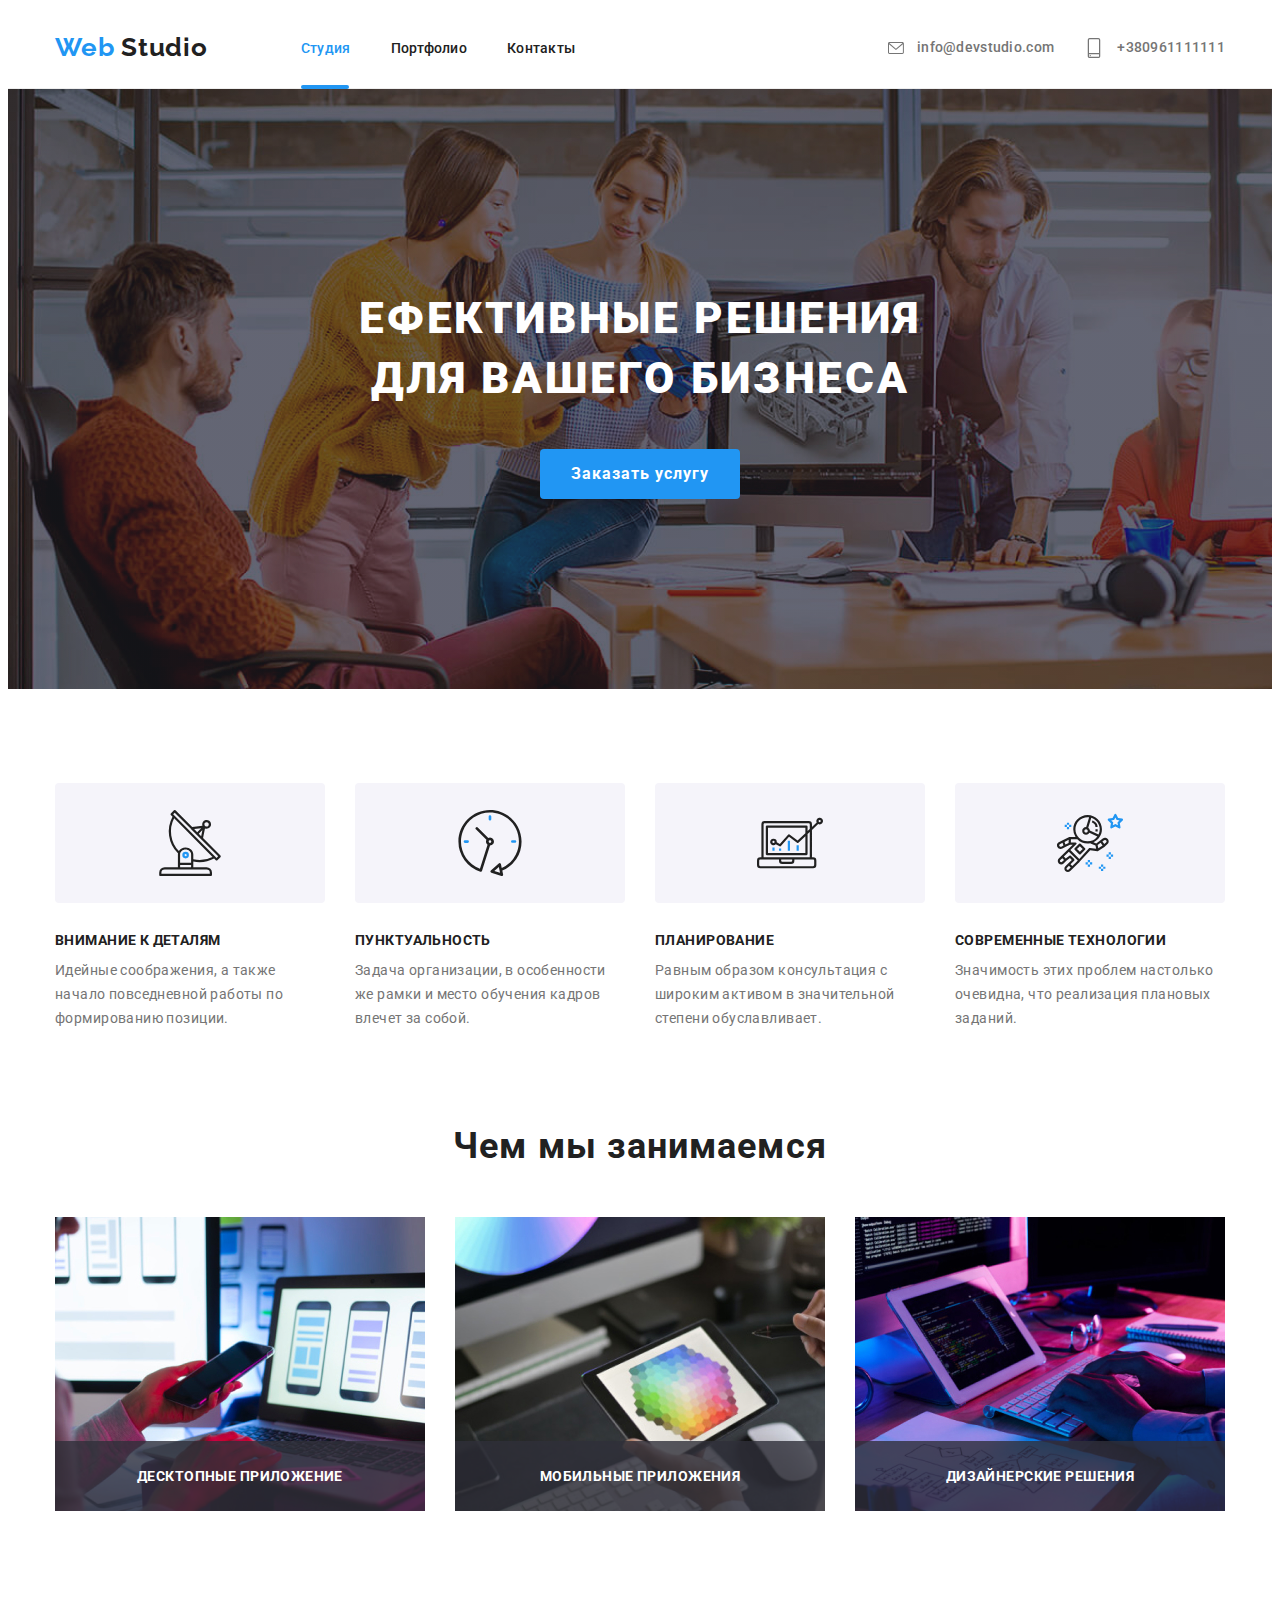
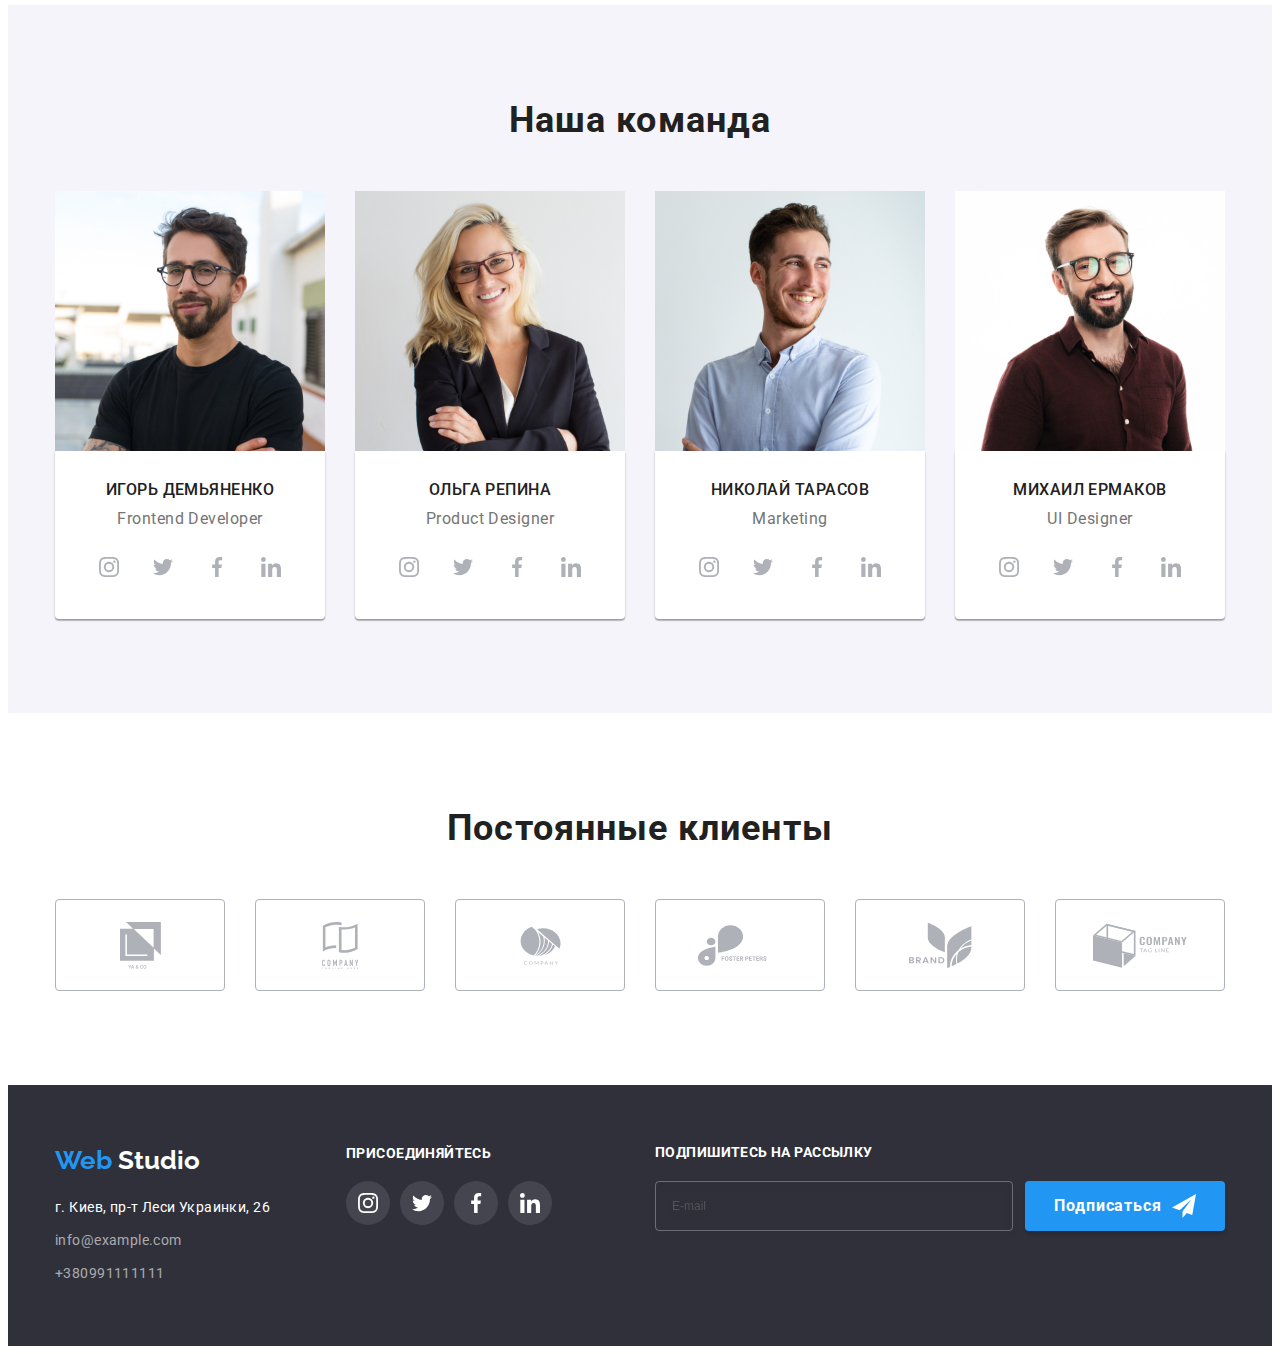
==== index.html @ 7b9d58f0 "homework" ====
<!DOCTYPE html>
<html lang="en">
<head>
    <meta charset="UTF-8">
    <meta http-equiv="X-UA-Compatible" content="IE=edge">
    <meta name="viewport" content="width=device-width, initial-scale=1.0">
    <title>Document</title>
    <link rel="preconnect" href="https://fonts.googleapis.com"> 
    <link rel="preconnect" href="https://fonts.gstatic.com" crossorigin> 
    <link href="https://fonts.googleapis.com/css2?family=Raleway:wght@700&family=Roboto:wght@400;500;700;900&display=swap" rel="stylesheet">
    <link rel="stylesheet" href="https://cdnjs.cloudflare.com/ajax/libs/modern-normalize/1.1.0/modern-normalize.min.css" integrity="sha512-wpPYUAdjBVSE4KJnH1VR1HeZfpl1ub8YT/NKx4PuQ5NmX2tKuGu6U/JRp5y+Y8XG2tV+wKQpNHVUX03MfMFn9Q==" crossorigin="anonymous" referrerpolicy="no-referrer" />
    <link rel="stylesheet" href="./css/main.min.css">
</head>
<body>
    <header class="page-header">
        <div class="conteiner navigation">
            <a href="#" class="logo"> <span class="web"> Web </span> Studio</a>
            <nav>
        <ul class="nav-list">
            <li class="nav-list__item"><a href="./" class="nav-list__link nav-list__link-studio">Студия</a> </li>
            <li class="nav-list__item"><a href="./portfolio.html" class="nav-list__link">Портфолио</a> </li>
            <li class="nav-list__item"><a href="#" class="nav-list__link">Контакты</a> </li>
        </ul>
        </nav>
        <ul class="contact-list">
            <li class="contact-list__item">
                 <a href="mailto:info@devstudio.com" class="contact-list__link">
                    <svg class="icon-envelope" height="12px" width="16px">
                        <use href="./image/symbol-defs-3.svg#icon-envelope"></use>   
                    </svg>
                    info@devstudio.com
                </a>
            </li>
            <li class="contact-list__item">
                <a href="ctel:+380961111111" class="contact-list__link">
                    <svg class="icon-smartphone" height="20px" width="20px">
                        <use href="./image/symbol-defs-3.svg#icon-smartphone"></use>   
                    </svg>
                +380961111111
            </a>
        </li>
        </ul>
    </div>
    </header>
    <main>
         <div class="overlay">
               <section class="hero">
                <h1 class="hero__title">
                    ЕФЕКТИВНЫЕ РЕШЕНИЯ <br> ДЛЯ ВАШЕГО БИЗНЕСА 
                </h1>  
                     <button class="hero__button" data-modal-open>Заказать услугу</button> 
            </section>
        </div>
        <div class="backdrop is-hidden" data-modal>
            <div class="modal">
                <button type="button" class="modal__button" data-modal-close>
                    <svg class="modal__icon" height="11px" width="11px">
                        <use href="./image/symbol-defs33.svg#icon-Vector-4"></use>   
                    </svg>
                </button>
                <form class="modal__form">
                <h2 class="modal__title">Оставьте свои данные, мы вам перезвоним</h2>
                        <label class="label">
                       <span class="label__text"> Имя  </span>
                    <input type="name"  name="username" class="label__input">
                    <svg width="12px" height="12px" class="label__icon">
                        <use href="./image/sprite.svg#icon-Vector-7">
                        </use>
                    </svg>
                </label>
              
                    <label class="label">
                       <span class="label__text"> Телефон  </span>
                    <input type="tel" name="tel" class="label__input">
                    <svg width="13px" height="13px" class="label__icon">
                        <use href="./image/sprite.svg#icon-Vector-8">
                        </use>
                    </svg>
                </label>

                    <label class="label">
                        <span class="label__text"> Почта  </span>
                    <input type="email" name="email" class="label__input">
                    <svg width="15px" height="15px" class="label__icon">
                        <use href="./image/sprite.svg#icon-Vector-9">
                        </use>
                    </svg>
                </label>
             
                    <label class="label">
                        <span class="label__text"> Коментарий  </span>
                    <textarea name="comments" placeholder="Введите текст" class="label__textarea">
                    </textarea>
                </label>
                <label class="label-checkbox">
                    <input type="checkbox" name="agreement" class="checkbox">
                    <span class="checkbox__icon"></span>
                    Соглашаюсь с рассылкой и принимаю <a href="#" class="label-checkbox__link"> Условия договора </a>
                </label>

                <button type="submit" class="button__submit">
                Отправить
                </button>
            </form>
    
            </div>
        </div>
            <section class="benefits">
        <div class="conteiner">
    <ul class="benefits__list">
        <li class="benefits__item">
            <div class="benefits__conteiner">
                <svg class="icon-list" height="70px" width="66px">
                    <use href="./image/symbol-defs-3.svg#icon-antenna-1"></use>   
                </svg>
            </div>
     <h3 class="benefits__title"> 
         Внимание к деталям
        </h3>
    <p class="benefits__text"> 
        Идейные соображения, а также начало повседневной работы по формированию позиции.
    </p> 
        </li>
         <li class="benefits__item">
            <div class="benefits__conteiner">
                <svg class="benefits__icon" height="70px" width="66px">
                    <use href="./image/symbol-defs-3.svg#icon-clock-1"></use>   
                </svg>
            </div>
    <h3 class="benefits__title"> 
        Пунктуальность 
    </h3> 
    <p class="benefits__text"> 
        Задача организации, в особенности же рамки и место обучения кадров влечет за собой.
    </p>
        </li>
    
    <li class="benefits__item">
        <div class="benefits__conteiner">
            <svg class="benefits__icon" height="70px" width="66px">
                <use href="./image/symbol-defs-3.svg#icon-diagram-1"></use>   
            </svg>
        </div>
        <h3 class="benefits__title">
        Планирование
    </h3>
    <p class="benefits__text"> 
        Равным образом консультация с широким активом в значительной степени обуславливает.
    </p>
        </li>
    <li class="benefits__item">
        <div class="benefits__conteiner">
            <svg class="banefits__icon" height="70px" width="66px">
                <use href="./image/symbol-defs-3.svg#icon-astronaut-1"></use>   
            </svg>
        </div>
        <h3 class="benefits__title">
         Современные технологии
        </h3> 
        <p class="benefits__text">
            Значимость этих проблем настолько очевидна, что реализация плановых заданий.
        </p>
        </li> 
    </ul>
    </div>
    </section>
   
<section class="activity">
<div class="conteiner">
    <h2 class="activity__title">
        Чем мы занимаемся
    </h2>
        <ul class="activity__list">
<li class="activity__item">
    <img src="./image/222.jpg" width="370" alt="1" >
    <div class="activity__conteiner"> 
        <p class="activity__text">Десктопные приложение</p>
    </div>
</li>
<li class="activity__item">
    <img src="./image/333.jpg" width="370" alt="2" >
    <div class="activity__conteiner"> 
        <p class="activity__text">Мобильные приложения</p>
    </div>
</li>
<li class="activity__item"> 
    <img src="./image/444.jpg" width="370" alt="3" >
    <div class="activity__conteiner"> 
        <p class="activity__text">Дизайнерские решения</p>
    </div>
</li>
</ul>
</div>
</section>
      
<section class="staff">
<div class="conteiner">
<h2 class="staff__title">
    Наша команда
</h2>
<ul class="staff__list">
<li class="staff__item">
<img src="./image/666.jpg" width="270" alt="Игорь Демьяненко">
<div class="staff__conteiner">
    <h3 class="staff__name">
    Игорь Демьяненко
</h3>
<p class="staff__text">
    Frontend Developer
</p>
<ul class="society-list">
    <li class="society-list__item">
        <a class="society-list__link" href="#">
         <svg class="society-list__icon" width="20px" height="20px">
             <use href="./image/symbol-defs-3.svg#icon-instagram-2">    
             </use>
         </svg>
    </a>
</li>
    <li class="society-list__item">
        <a class="society-list__link" href="">
            <svg class="society-list__icon" width="20px" height="20px">
                <use href="./image/symbol-defs-3.svg#icon-twitter-1">    
                </use>
            </svg>
        </a>
    </li>
    <li class="society-list__item">
        <a class="society-list__link" href="">
            <svg class="society-list__icon" width="20px" height="20px">
                <use href="./image/symbol-defs-3.svg#icon-facebook-1">    
                </use>
            </svg>
        </a>
    </li>
    <li class="society-list__item">
        <a class="society-list__link" href="">
            <svg class="society-list__icon" width="20px" height="20px">
                <use href="./image/symbol-defs-3.svg#icon-linkedin-1">    
                </use>
            </svg>
        </a>
    </li>
</ul>   
</div>
     <li class="staff__item">
<img src="./image/555.jpg" width="270" alt="Ольга Репина">
<div class="staff__conteiner">
<h3 class="staff__name">
    Ольга Репина
</h3>
<p class="staff__text">
    Product Designer
</p>
<ul class="society-list">
    <li class="society-list__item">
        <a class="society-list__link" href="#">
         <svg class="society-list__icon" width="20px" height="20px">
             <use href="./image/symbol-defs-3.svg#icon-instagram-2">    
             </use>
         </svg>
    </a>
</li>
    <li class="society-list__item">
        <a class="society-list__link" href="">
            <svg class="society-list__icon" width="20px" height="20px">
                <use href="./image/symbol-defs-3.svg#icon-twitter-1">    
                </use>
            </svg>
        </a>
    </li>
    <li class="society-list__item">
        <a class="society-list__link" href="">
            <svg class="society-list__icon" width="20px" height="20px">
                <use href="./image/symbol-defs-3.svg#icon-facebook-1">    
                </use>
            </svg>
        </a>
    </li>
    <li class="society-list__item">
        <a class="society-list__link" href="">
            <svg class="society-list__icon" width="20px" height="20px">
                <use href="./image/symbol-defs-3.svg#icon-linkedin-1">    
                </use>
            </svg>
        </a>
    </li>
</ul>   
</div>
</li>
<li class="staff__item">
<img src="./image/777.jpg" width="270" alt="Николай Тарасов">
<div class="staff__conteiner">
<h3 class="staff__name">
    Николай Тарасов
</h3>
<p class="staff__text">
    Marketing
</p>
<ul class="society-list">
    <li class="society-list__item">
        <a class="society-list__link" href="#">
         <svg class="society-list__icon" width="20px" height="20px">
             <use href="./image/symbol-defs-3.svg#icon-instagram-2">    
             </use>
         </svg>
    </a>
</li>
    <li class="society-list__item">
        <a class="society-list__link" href="">
            <svg class="society-list__icon" width="20px" height="20px">
                <use href="./image/symbol-defs-3.svg#icon-twitter-1">    
                </use>
            </svg>
        </a>
    </li>
    <li class="society-list__item">
        <a class="society-list__link" href="">
            <svg class="society-list__icon" width="20px" height="20px">
                <use href="./image/symbol-defs-3.svg#icon-facebook-1">    
                </use>
            </svg>
        </a>
    </li>
    <li class="society-list__item">
        <a class="society-list__link" href="">
            <svg class="society-list__icon" width="20px" height="20px">
                <use href="./image/symbol-defs-3.svg#icon-linkedin-1">    
                </use>
            </svg>
        </a>
    </li>
</ul>   
</div>

</li>
<li class="staff__item">
<img src="./image/888.jpg" width="270" alt="Михаил Ермаков">
<div class="staff__conteiner">
<h3 class="staff__name">
    Михаил Ермаков
</h3>
<p class="staff__text">
    UI Designer
</p>
<ul class="society-list">
    <li class="society-list__item">
        <a class="society-list__link" href="#">
         <svg class="society-list__icon" width="20px" height="20px">
             <use href="./image/symbol-defs-3.svg#icon-instagram-2">    
             </use>
         </svg>
    </a>
</li>
    <li class="society-list__item">
        <a class="society-list__link" href="#">
            <svg class="society-list__icon" width="20px" height="20px">
                <use href="./image/symbol-defs-3.svg#icon-twitter-1">    
                </use>
            </svg>
        </a>
    </li>
    <li class="society-list__item">
        <a class="society-list__link" href="#">
            <svg class="society-list__icon" width="20px" height="20px">
                <use href="./image/symbol-defs-3.svg#icon-facebook-1">    
                </use>
            </svg>
        </a>
    </li>
    <li class="society-list__item">
        <a class="society-list__link" href="#">
            <svg class="society-list__icon" width="20px" height="20px">
                <use href="./image/symbol-defs-3.svg#icon-linkedin-1">    
                </use>
            </svg>
        </a>
    </li>
</ul>   
</div>
</li>
</ul>
</div>
</section>

<section class="clients">
    <div class="conteiner">
    <h2 class="clients__title">Постоянные клиенты</h2>
    <ul class="clients__list">
        <li class="clients__item">
            <a href="#" class="clients__link">
            <svg class="clients__icon" height="47px" width="41px">
                <use href="./image/symbol-defs-3.svg#icon-Union"></use>   
            </svg>
        </a>
    </li>
        <li class="clients__item">
            <a href="#" class="clients__link">
            <svg class="clients__icon" height="47px" width="41px">
                <use href="./image/symbol-defs-3.svg#icon-group"></use>   
            </svg>
            
        </a>
    </li>
        <li class="clients__item">
            <a href="#" class="clients__link">
            <svg class="clients__icon" height="47px" width="41px">
                <use href="./image/symbol-defs-3.svg#icon-Object"></use>   
            </svg>
        </a>
    </li>
        <li class="clients__item">
            <a href="#" class="clients__link">
            <svg class="clients__icon" height="47px" width="85px">
                <use href="./image/symbol-defs-3.svg#icon-group-2"></use>   
            </svg>
            
        </a>
    </li>
        <li class="clients__item">
            <a href="#" class="clients__link">
            <svg class="clients__icon" height="47px" width="63px">
                <use href="./image/symbol-defs-3.svg#icon-group-3"></use>   
            </svg>
            
        </a>
    </li>
        <li class="clients__item">
            <a href="#" class="clients__link"> 
            <svg class="clients__icon" height="47px" width="94px">
                <use href="./image/symbol-defs-3.svg#icon-Object-2"></use>   
            </svg>
        </a>
    </li>
    </ul>
</div>
</section>
    </main>
    <footer class="page-footer">
        <div class="page-footer__conteiner">
            <div class="address">
        <a href="" class="logo-second"> <span class="web"> Web </span> Studio</a>     
    <address>
        <p class="address__text"> г. Киев, пр-т Леси Украинки, 26 </p>
        <ul class="address__list">
        <li class="address__item"><a href="mailto:info@example.com" class="address__link">info@example.com </a> </li>
        <li class="address__item"><a href="tel:+380991111111" class="address__link">+380991111111 </a> </li>
        </ul>
    </address>
</div>
<div class="footer-society">
    <p class="footer-society__title">присоединяйтесь</p>
        <ul class="footer-society__list">
            <li class="footer-society__item">
                <a class="footer-society__link" href="#">
                 <svg class="footer-society__icon " width="20px" height="20px">
                     <use href="./image/symbol-defs-3.svg#icon-instagram-2">    
                     </use>
                 </svg>
            </a>
        </li>
            <li class="footer-society__list">
                <a class="footer-society__link" href="#">
                    <svg class="footer-society__icon" width="20px" height="20px">
                        <use href="./image/symbol-defs-3.svg#icon-twitter-1">    
                        </use>
                    </svg>
                </a>
            </li>
            <li class="footer-society__list">
                <a class="footer-society__link" href="#">
                    <svg class="footer-society__icon " width="20px" height="20px">
                        <use href="./image/symbol-defs-3.svg#icon-facebook-1">    
                        </use>
                    </svg>
                </a>
            </li>
            <li class="footer-society__list">
                <a class="footer-society__link" href="#">
                    <svg class="footer-society__icon" width="20px" height="20px">
                        <use href="./image/symbol-defs-3.svg#icon-linkedin-1">    
                        </use>
                    </svg>
                </a>
            </li>
        </ul>  
</div> 
    <div class="feedback">
    <p class="feedback__text">подпишитесь на рассылку</p> 

    <form class="feedback__form"> 
    <label> 
        <input type="email" class="feedback__input" placeholder="E-mail">
    </label>
    <button type="submit" class="feedback__submit">
        Подписаться
    </button>
</form>
</div>
</div>
</footer>
<script src="./js/modal.js"></script>
</body>
   
       

</html>
---- css/main.min.css ----
html{-webkit-box-sizing:border-box;box-sizing:border-box}*,* ::before,* ::after{-webkit-box-sizing:inherit;box-sizing:inherit}h1,h2,h3,p{margin:0}body{color:#212121;font-family:'Roboto'}ul{list-style:none;margin-top:0;margin-bottom:0;margin-left:0;-webkit-padding-start:0px;padding-inline-start:0px}h3{font-weight:700;font-size:14px;line-height:16px;letter-spacing:0.03em;text-transform:uppercase}.conteiner{width:1200px;padding-left:15px;padding-right:15px;margin-right:auto;margin-left:auto}img{display:block;max-width:100%}header{border-bottom:1px solid #EEEEEE}.web{color:#2196F3}.logo{font-family:'Raleway';font-weight:700;font-size:26px;line-height:1.2;text-decoration:none;color:#212121;letter-spacing:0.03em;margin-right:93px;-webkit-transition:color 250ms cubic-bezier(0.4, 0, 0.2, 1);transition:color 250ms cubic-bezier(0.4, 0, 0.2, 1)}.logo:hover,.logo:focus{color:#2196F3}.navigation{display:-webkit-box;display:-ms-flexbox;display:flex;-webkit-box-align:center;-ms-flex-align:center;align-items:center;padding-top:24px;padding-bottom:25px}.contact-list{display:-webkit-box;display:-ms-flexbox;display:flex;margin-left:auto}.contact-list .contact{margin-right:50px}.contact-list .contact:last-child{margin-left:0}.contact-list__item{margin-right:30px}.contact-list__item:last-child{margin-right:0}.nav-list{display:-webkit-box;display:-ms-flexbox;display:flex}.nav-list .nav-list__item{margin-right:40px}.nav-list .nav-list__item:last-child{margin-right:0}.nav-list__link{font-weight:500;font-size:14px;line-height:1.15;text-decoration:none;color:#212121;background-color:#FFFFFF;letter-spacing:0.02em;-webkit-transition:color 250ms cubic-bezier(0.4, 0, 0.2, 1);transition:color 250ms cubic-bezier(0.4, 0, 0.2, 1)}.nav-list__link:hover,.nav-list__link:focus{color:#2196F3}.nav-list__link-portfolio{color:#2196F3;position:relative}.nav-list__link-studio{color:#2196F3;position:relative}.contact-list__link{font-weight:500;font-size:14px;line-height:1.15;text-decoration:none;color:#212121;background-color:#FFFFFF;letter-spacing:0.02em;color:#757575;-webkit-transition:color 250ms cubic-bezier(0.4, 0, 0.2, 1);transition:color 250ms cubic-bezier(0.4, 0, 0.2, 1)}.contact-list__link:hover,.contact-list__link:focus{color:#2196F3}.nav-list__link-studio::after{content:"";display:block;position:absolute;bottom:-33px;width:48px;height:4px;background-color:#2196F3;border-radius:4px}.nav-list__link-portfolio::after{content:"";display:block;position:absolute;bottom:-33px;width:78px;height:4px;background-color:#2196F3;border-radius:4px}.icon-envelope{fill:currentColor;vertical-align:middle;margin-right:10px}.icon-smartphone{fill:currentColor;vertical-align:middle;margin-right:10px}.backdrop{top:0;left:0;position:fixed;width:100%;height:100%;background-color:rgba(0,0,0,0.2);z-index:2;opacity:1;-webkit-transition:opacity 250ms cubic-bezier(0.4, 0, 0.2, 1),visibility 250ms cubic-bezier(0.4, 0, 0.2, 1);transition:opacity 250ms cubic-bezier(0.4, 0, 0.2, 1),visibility 250ms cubic-bezier(0.4, 0, 0.2, 1)}.is-hidden{opacity:0;pointer-events:none;visibility:hidden}.modal{position:absolute;display:-webkit-box;display:-ms-flexbox;display:flex;-webkit-box-orient:vertical;-webkit-box-direction:normal;-ms-flex-direction:column;flex-direction:column;top:50%;left:50%;-webkit-transform:translate(-50%, -50%);transform:translate(-50%, -50%);width:528px;height:581px;background-color:#FFFFFF;padding:40px;-webkit-box-shadow:0px 1px 3px rgba(0,0,0,0.12),0px 1px 1px rgba(0,0,0,0.14),0px 2px 1px rgba(0,0,0,0.2);box-shadow:0px 1px 3px rgba(0,0,0,0.12),0px 1px 1px rgba(0,0,0,0.14),0px 2px 1px rgba(0,0,0,0.2);border-radius:4px}.modal__button{position:absolute;top:8px;right:8px;background-color:#FFFFFF;border:1px solid rgba(0,0,0,0.1);width:30px;height:30px;border-radius:50%;cursor:pointer;-webkit-transition:color 250ms cubic-bezier(0.4, 0, 0.2, 1),fill 250ms cubic-bezier(0.4, 0, 0.2, 1);transition:color 250ms cubic-bezier(0.4, 0, 0.2, 1),fill 250ms cubic-bezier(0.4, 0, 0.2, 1)}.modal__button:hover{color:#2196F3}.modal__button:hover .modal__icon{fill:#2196F3}.modal__button:focus{color:#2196F3}.modal__button:focus .modal__icon{fill:#2196F3}.modal__form{display:-webkit-box;display:-ms-flexbox;display:flex;-webkit-box-orient:vertical;-webkit-box-direction:normal;-ms-flex-direction:column;flex-direction:column}.modal__title{font-weight:700;font-size:20px;line-height:1.15;text-align:center;letter-spacing:0.03em;margin-top:0;margin-bottom:12px;color:#212121}.label{position:relative;display:block;margin-bottom:10px}.label__text{font-weight:400;font-size:12px;line-height:1.16;letter-spacing:0.01em;color:#757575}.label__input{width:100%;border:1px solid rgba(33,33,33,0.2);border-radius:4px;padding-left:45px;height:41px;-webkit-transition:border-color 250ms cubic-bezier(0.4, 0, 0.2, 1),fill 250ms cubic-bezier(0.4, 0, 0.2, 1);transition:border-color 250ms cubic-bezier(0.4, 0, 0.2, 1),fill 250ms cubic-bezier(0.4, 0, 0.2, 1)}.label__textarea{border:1px solid rgba(33,33,33,0.2);border-radius:4px;resize:none;padding:12px;width:448px;height:120px;-webkit-transition:border-color 250ms cubic-bezier(0.4, 0, 0.2, 1);transition:border-color 250ms cubic-bezier(0.4, 0, 0.2, 1)}::-webkit-input-placeholder{font-weight:400;font-size:12px;line-height:1.16;color:rgba(117,117,117,0.5)}:-ms-input-placeholder{font-weight:400;font-size:12px;line-height:1.16;color:rgba(117,117,117,0.5)}::-ms-input-placeholder{font-weight:400;font-size:12px;line-height:1.16;color:rgba(117,117,117,0.5)}::placeholder{font-weight:400;font-size:12px;line-height:1.16;color:rgba(117,117,117,0.5)}.label__icon{width:16px;height:16px;position:absolute;top:30px;left:15px}.button__submit{font-family:inherit;font-weight:700;font-size:16px;line-height:30px;text-align:center;letter-spacing:0.06em;margin-top:30px;background-color:#2196F3;color:#FFFFFF;border:transparent;border-radius:4px;min-width:200px;height:50px;margin-left:auto;margin-right:auto;display:block;cursor:pointer;-webkit-box-shadow:0px 1px 3px rgba(0,0,0,0.12),0px 1px 1px rgba(0,0,0,0.14);box-shadow:0px 1px 3px rgba(0,0,0,0.12),0px 1px 1px rgba(0,0,0,0.14)}.label__input:focus{border-color:#2196F3}.label__input:focus+.label__icon{fill:#2196F3}.label__input:hover{border-color:#2196F3}.label__input:hover+.label__icon{fill:#2196F3}.label__textarea:hover{border-color:#2196F3}.label__textarea:focus{border-color:#2196F3}.label-checkbox{display:-webkit-box;display:-ms-flexbox;display:flex;-webkit-box-align:center;-ms-flex-align:center;align-items:center;-webkit-box-pack:center;-ms-flex-pack:center;justify-content:center;font-weight:400;font-size:14px;line-height:1.71;letter-spacing:0.03em;color:#757575;margin-bottom:20px}.checkbox__icon{display:block;width:16px;height:16px;border:2px solid #212121;border-radius:2px;margin-right:9px}.label-checkbox__link{margin-left:3px;color:#2196F3}.checkbox:checked+.checkbox__icon{background-color:#2196F3;background-origin:border-box;border-color:transparent;background-image:url(../image/Vector-11.svg);background-repeat:no-repeat;background-position:center;background-size:contain}.label-checkbox:focus+.checkbox__icon{border-color:#2196F3}.checkbox{position:absolute;white-space:nowrap;width:1px;height:1px;overflow:hidden;border:0;padding:0;clip:rect(0 0 0 0);-webkit-clip-path:inset(50%);clip-path:inset(50%);margin:-1px}.hero{color:#FFFFFF;padding-top:200px;padding-bottom:210px}.overlay{height:600px;max-width:1600px;margin-left:auto;margin-right:auto;background-image:-webkit-gradient(linear, left bottom, left top, from(rgba(47,48,58,0.4)), to(rgba(47,48,58,0.4))),url(../image/background.jpg);background-image:linear-gradient(to top, rgba(47,48,58,0.4), rgba(47,48,58,0.4)),url(../image/background.jpg)}.hero__title{font-weight:900;font-size:44px;line-height:1.36;text-align:center;letter-spacing:0.06em;text-transform:uppercase;margin-top:0;margin-bottom:40px}.hero__button{font-family:inherit;font-weight:700;font-size:16px;line-height:30px;text-align:center;letter-spacing:0.06em;margin-top:30px;background-color:#2196F3;color:#FFFFFF;border:transparent;border-radius:4px;min-width:200px;height:50px;margin-left:auto;margin-right:auto;display:block;cursor:pointer}.benefits{background-color:#FFFFFF;padding-top:94px;padding-bottom:94px}.benefits__list{display:-webkit-box;display:-ms-flexbox;display:flex;-webkit-box-pack:justify;-ms-flex-pack:justify;justify-content:space-between}.benefits__conteiner{height:120px;width:270px;background-color:#F5F4FA;border-radius:4px;text-align:center;margin-bottom:30px;display:-webkit-box;display:-ms-flexbox;display:flex;-webkit-box-pack:center;-ms-flex-pack:center;justify-content:center;-webkit-box-align:center;-ms-flex-align:center;align-items:center}.benefits__title{margin:0;font-weight:700;font-size:14px;line-height:1.14;letter-spacing:0.03em;text-transform:uppercase;color:#212121}.benefits__text{font-weight:400;font-size:14px;line-height:1.71;letter-spacing:0.03em;color:#757575;margin-top:10px}.benefits__item{margin-right:30px;width:270px;display:block}.benefits__item:last-child{margin-right:0}.activity{background-color:#FFFFFF;padding-bottom:94px}.activity__title{font-weight:700;font-size:36px;line-height:1.17;text-align:center;letter-spacing:0.03em;margin:0;margin-bottom:50px}.activity__list{display:-webkit-box;display:-ms-flexbox;display:flex;margin-left:0}.activity__item{position:relative;margin-right:30px;padding-left:0px}.activity__item:last-child{margin-right:0}.activity__conteiner{position:absolute;bottom:0;width:370px;height:70px;background-color:rgba(47,48,58,0.8);display:-webkit-box;display:-ms-flexbox;display:flex;-webkit-box-pack:center;-ms-flex-pack:center;justify-content:center;-webkit-box-align:center;-ms-flex-align:center;align-items:center}.activity__text{font-weight:700;font-size:14px;line-height:1.15;text-align:center;letter-spacing:0.03em;text-transform:uppercase;color:#FFFFFF}.staff{background-color:#F5F4FA;padding-top:94px;padding-bottom:94px}.staff__title{font-weight:700;font-size:36px;line-height:1.17;text-align:center;letter-spacing:0.03em;margin:0;margin-bottom:50px;color:#212121}.staff__list{display:-webkit-box;display:-ms-flexbox;display:flex}.staff__item{margin-right:30px}.staff__item:last-child{margin-right:0}.staff__conteiner{padding-top:30px;padding-bottom:30px;background:#FFFFFF;-webkit-box-shadow:0px 1px 3px rgba(0,0,0,0.12),0px 1px 1px rgba(0,0,0,0.14),0px 2px 1px rgba(0,0,0,0.2);box-shadow:0px 1px 3px rgba(0,0,0,0.12),0px 1px 1px rgba(0,0,0,0.14),0px 2px 1px rgba(0,0,0,0.2);border-radius:0px 0px 4px 4px}.staff__name{font-weight:500;font-size:16px;line-height:1.18;text-align:center;letter-spacing:0.03em;color:#212121}.staff__text{color:#757575;font-weight:400;font-size:16px;line-height:1.18;text-align:center;letter-spacing:0.03em;margin-top:10px}.society-list{margin-top:16px;display:-webkit-box;display:-ms-flexbox;display:flex;-webkit-box-pack:center;-ms-flex-pack:center;justify-content:center}.society-list__item{width:44px}.society-list__item:not(:last-child){margin-right:10px}.society-list__link{width:44px;height:44px;display:-webkit-box;display:-ms-flexbox;display:flex;-webkit-box-pack:center;-ms-flex-pack:center;justify-content:center;-webkit-box-align:center;-ms-flex-align:center;align-items:center;border-radius:50%;-webkit-transition:background-color 250ms cubic-bezier(0.4, 0, 0.2, 1);transition:background-color 250ms cubic-bezier(0.4, 0, 0.2, 1)}.society-list__icon{display:-webkit-box;display:-ms-flexbox;display:flex;fill:#AFB1B8;-webkit-transition:fill 250ms cubic-bezier(0.4, 0, 0.2, 1);transition:fill 250ms cubic-bezier(0.4, 0, 0.2, 1)}.society-list__link:hover{background-color:#2196F3}.society-list__link:hover .society-list__icon{fill:#FFFFFF}.society-list__link:focus{background-color:#2196F3}.society-list__link:focus .society-list__icon{fill:#FFFFFF}.clients{background-color:#FFFFFF;padding-top:94px;padding-bottom:94px}.clients__title{font-weight:700;font-size:36px;line-height:1.17;text-align:center;letter-spacing:0.03em;margin:0;margin-bottom:50px}.clients__list{display:-webkit-box;display:-ms-flexbox;display:flex;-webkit-box-pack:justify;-ms-flex-pack:justify;justify-content:space-between}.clients__item{margin-right:30px;width:170px;height:92px}.clients__item:last-child{margin-right:0}.clients__link{display:-webkit-box;display:-ms-flexbox;display:flex;-webkit-box-pack:center;-ms-flex-pack:center;justify-content:center;-webkit-box-align:center;-ms-flex-align:center;align-items:center;height:92px;width:170px;border:1px solid #AFB1B8;border-radius:4px;-webkit-transition:border 250ms cubic-bezier(0.4, 0, 0.2, 1);transition:border 250ms cubic-bezier(0.4, 0, 0.2, 1)}.clients__link:hover{border:1px solid #2196F3}.clients__link:hover .clients__icon{fill:#2196F3}.clients__link:focus{border:1px solid #2196F3}.clients__link:focus .clients__icon{fill:#2196F3}.clients__icon{fill:#AFB1B8;-webkit-transition:fill 250ms cubic-bezier(0.4, 0, 0.2, 1);transition:fill 250ms cubic-bezier(0.4, 0, 0.2, 1)}.example{padding-top:94px;padding-bottom:94px}.navigation-list{display:-webkit-box;display:-ms-flexbox;display:flex;-webkit-box-pack:center;-ms-flex-pack:center;justify-content:center;margin-bottom:56px}.navigation-list__item{display:inline-block}.navigation-list__item:not(:last-child){margin-right:8px}.navigation-list__button{font-family:inherit;font-weight:500;font-size:16px;line-height:1.62;text-align:center;letter-spacing:0.03em;background:#F5F4FA;color:#212121;border:transparent;border-radius:4px;padding-top:6px;padding-bottom:6px;padding-left:22px;padding-right:22px;-webkit-transition:background-color 250ms cubic-bezier(0.4, 0, 0.2, 1),color 250ms cubic-bezier(0.4, 0, 0.2, 1),-webkit-box-shadow 250ms cubic-bezier(0.4, 0, 0.2, 1);transition:background-color 250ms cubic-bezier(0.4, 0, 0.2, 1),color 250ms cubic-bezier(0.4, 0, 0.2, 1),-webkit-box-shadow 250ms cubic-bezier(0.4, 0, 0.2, 1);transition:background-color 250ms cubic-bezier(0.4, 0, 0.2, 1),color 250ms cubic-bezier(0.4, 0, 0.2, 1),box-shadow 250ms cubic-bezier(0.4, 0, 0.2, 1);transition:background-color 250ms cubic-bezier(0.4, 0, 0.2, 1),color 250ms cubic-bezier(0.4, 0, 0.2, 1),box-shadow 250ms cubic-bezier(0.4, 0, 0.2, 1),-webkit-box-shadow 250ms cubic-bezier(0.4, 0, 0.2, 1)}.navigation-list__button:focus,.navigation-list__button:hover{text-decoration:underline;background-color:#2196F3;color:#FFFFFF;text-decoration:none;-webkit-box-shadow:0px 3px 1px rgba(0,0,0,0.1),0px 1px 2px rgba(0,0,0,0.08),0px 2px 2px rgba(0,0,0,0.12);box-shadow:0px 3px 1px rgba(0,0,0,0.1),0px 1px 2px rgba(0,0,0,0.08),0px 2px 2px rgba(0,0,0,0.12)}.example-list{display:-webkit-box;display:-ms-flexbox;display:flex;-ms-flex-wrap:wrap;flex-wrap:wrap;margin-top:-30px;margin-left:-30px}.example-list__item{-ms-flex-preferred-size:calc(100% / 3 - 30px);flex-basis:calc(100% / 3 - 30px);margin-left:30px;margin-top:30px}.example-list__link{display:block;text-decoration:none;-webkit-transition:-webkit-box-shadow 250ms cubic-bezier(0.4, 0, 0.2, 1);transition:-webkit-box-shadow 250ms cubic-bezier(0.4, 0, 0.2, 1);transition:box-shadow 250ms cubic-bezier(0.4, 0, 0.2, 1);transition:box-shadow 250ms cubic-bezier(0.4, 0, 0.2, 1), -webkit-box-shadow 250ms cubic-bezier(0.4, 0, 0.2, 1)}.example-list__link:hover,.example-list__link:focus{-webkit-box-shadow:0px 1px 1px rgba(0,0,0,0.12),0px 4px 4px rgba(0,0,0,0.06),1px 4px 6px rgba(0,0,0,0.16);box-shadow:0px 1px 1px rgba(0,0,0,0.12),0px 4px 4px rgba(0,0,0,0.06),1px 4px 6px rgba(0,0,0,0.16)}.example-list__link:hover .animation__box{-webkit-transform:translateY(0);transform:translateY(0)}.example-list__link:focus .animation__box{-webkit-transform:translateY(0);transform:translateY(0)}.animation{position:relative;overflow:hidden}.animation__box{position:absolute;display:-webkit-box;display:-ms-flexbox;display:flex;-webkit-box-align:center;-ms-flex-align:center;align-items:center;background-color:rgba(33,150,243,0.9);top:0;width:100%;height:100%;padding-left:24px;padding-right:24px;-webkit-transform:translateY(100%);transform:translateY(100%);-webkit-transition:-webkit-transform 250ms cubic-bezier(0.4, 0, 0.2, 1);transition:-webkit-transform 250ms cubic-bezier(0.4, 0, 0.2, 1);transition:transform 250ms cubic-bezier(0.4, 0, 0.2, 1);transition:transform 250ms cubic-bezier(0.4, 0, 0.2, 1), -webkit-transform 250ms cubic-bezier(0.4, 0, 0.2, 1)}.animation__text{font-weight:400;font-size:18px;line-height:1.56;letter-spacing:0.03em;color:#FFFFFF}.example-box{border-left:1px solid #EEEEEE;border-right:2px solid #EEEEEE;border-bottom:2px solid #EEEEEE;padding-top:20px;padding-bottom:20px;padding-left:24px;padding-right:24px}.example-box__title{font-weight:700;font-size:18px;line-height:2;letter-spacing:0.06em;color:#212121;margin-bottom:4px}.example-box__text{font-weight:400;font-size:16px;line-height:1.88;letter-spacing:0.03em;color:#757575}.page-footer{background-color:#2F303A;color:#FFFFFF;padding-top:60px;padding-bottom:60px;display:-webkit-box;display:-ms-flexbox;display:flex;-webkit-box-pack:start;-ms-flex-pack:start;justify-content:flex-start}.logo-second{font-family:'Raleway';font-weight:700;font-size:26px;line-height:1.2;text-decoration:none;color:#FFFFFF;display:inline-block;margin-bottom:20px;-webkit-transition:color 250ms cubic-bezier(0.4, 0, 0.2, 1);transition:color 250ms cubic-bezier(0.4, 0, 0.2, 1)}.logo-second:hover,.logo-second:focus{color:#2196F3}.page-footer__conteiner{width:1200px;padding-left:15px;padding-right:15px;margin-right:auto;margin-left:auto;display:-webkit-box;display:-ms-flexbox;display:flex;-webkit-box-pack:start;-ms-flex-pack:start;justify-content:flex-start}.address{width:240px;margin-right:70px}.address__text{font-style:normal;font-weight:400;font-size:14px;line-height:1.7;letter-spacing:0.03em;margin-bottom:9px}.address__item:not(:last-child){margin-bottom:9px}.address__link{color:rgba(255,255,255,0.6);font-style:normal;font-weight:400;font-size:14px;line-height:1.7;letter-spacing:0.03em;text-decoration:none}.footer-society__title{margin-bottom:20px;font-weight:700;font-size:14px;line-height:1.15;letter-spacing:0.03em;text-transform:uppercase;color:#FFFFFF}.footer-society__list{display:-webkit-box;display:-ms-flexbox;display:flex}.footer-society__link{width:44px;height:44px;display:-webkit-box;display:-ms-flexbox;display:flex;-webkit-box-pack:center;-ms-flex-pack:center;justify-content:center;-webkit-box-align:center;-ms-flex-align:center;align-items:center;border-radius:50%;background-color:rgba(255,255,255,0.1);-webkit-transition:background-color 250ms cubic-bezier(0.4, 0, 0.2, 1);transition:background-color 250ms cubic-bezier(0.4, 0, 0.2, 1)}.footer-society__link:not(last-child){margin-right:10px}.footer-society__icon{display:-webkit-box;display:-ms-flexbox;display:flex;-webkit-box-align:center;-ms-flex-align:center;align-items:center;fill:#FFFFFF;-webkit-transition:fill 250ms cubic-bezier(0.4, 0, 0.2, 1);transition:fill 250ms cubic-bezier(0.4, 0, 0.2, 1)}.footer-society__link:hover{background-color:#2196F3}.footer-society__link:hover .footer-society__icon{fill:#FFFFFF}.footer-society__link:focus{background-color:#2196F3}.footer-society__link:focus .footer-society__icon{fill:#FFFFFF}.feedback{margin-left:93px}.feedback__text{display:block;font-weight:700;font-size:14px;line-height:1.14;letter-spacing:0.03em;text-transform:uppercase;color:#FFFFFF;margin-bottom:20px}.feedback__form{display:-webkit-inline-box;display:-ms-inline-flexbox;display:inline-flex;-webkit-box-align:center;-ms-flex-align:center;align-items:center}.feedback__input{background-color:transparent;border:1px solid rgba(255,255,255,0.3);width:358px;height:50px;-webkit-filter:drop-shadow(0px 4px 4px rgba(0,0,0,0.15));filter:drop-shadow(0px 4px 4px rgba(0,0,0,0.15));border-radius:4px;color:#FFFFFF;padding-top:15px;padding-bottom:15px;padding-left:16px}.feedback__submit{display:-webkit-inline-box;display:-ms-inline-flexbox;display:inline-flex;-webkit-box-align:center;-ms-flex-align:center;align-items:center;-webkit-box-pack:center;-ms-flex-pack:center;justify-content:center;width:200px;height:50px;font-family:inherit;font-weight:700;font-size:16px;line-height:1.51;letter-spacing:0.06em;color:#FFFFFF;background-color:#2196F3;border:transparent;border-radius:4px;-webkit-box-shadow:0px 4px 4px rgba(0,0,0,0.15);box-shadow:0px 4px 4px rgba(0,0,0,0.15);margin-left:12px}.feedback__submit::after{content:'';margin-left:10px;width:24px;height:24px;background-image:url(../image/icon-send-telegram.svg);background-position:center;background-size:contain}
/*# sourceMappingURL=main.min.css.map */
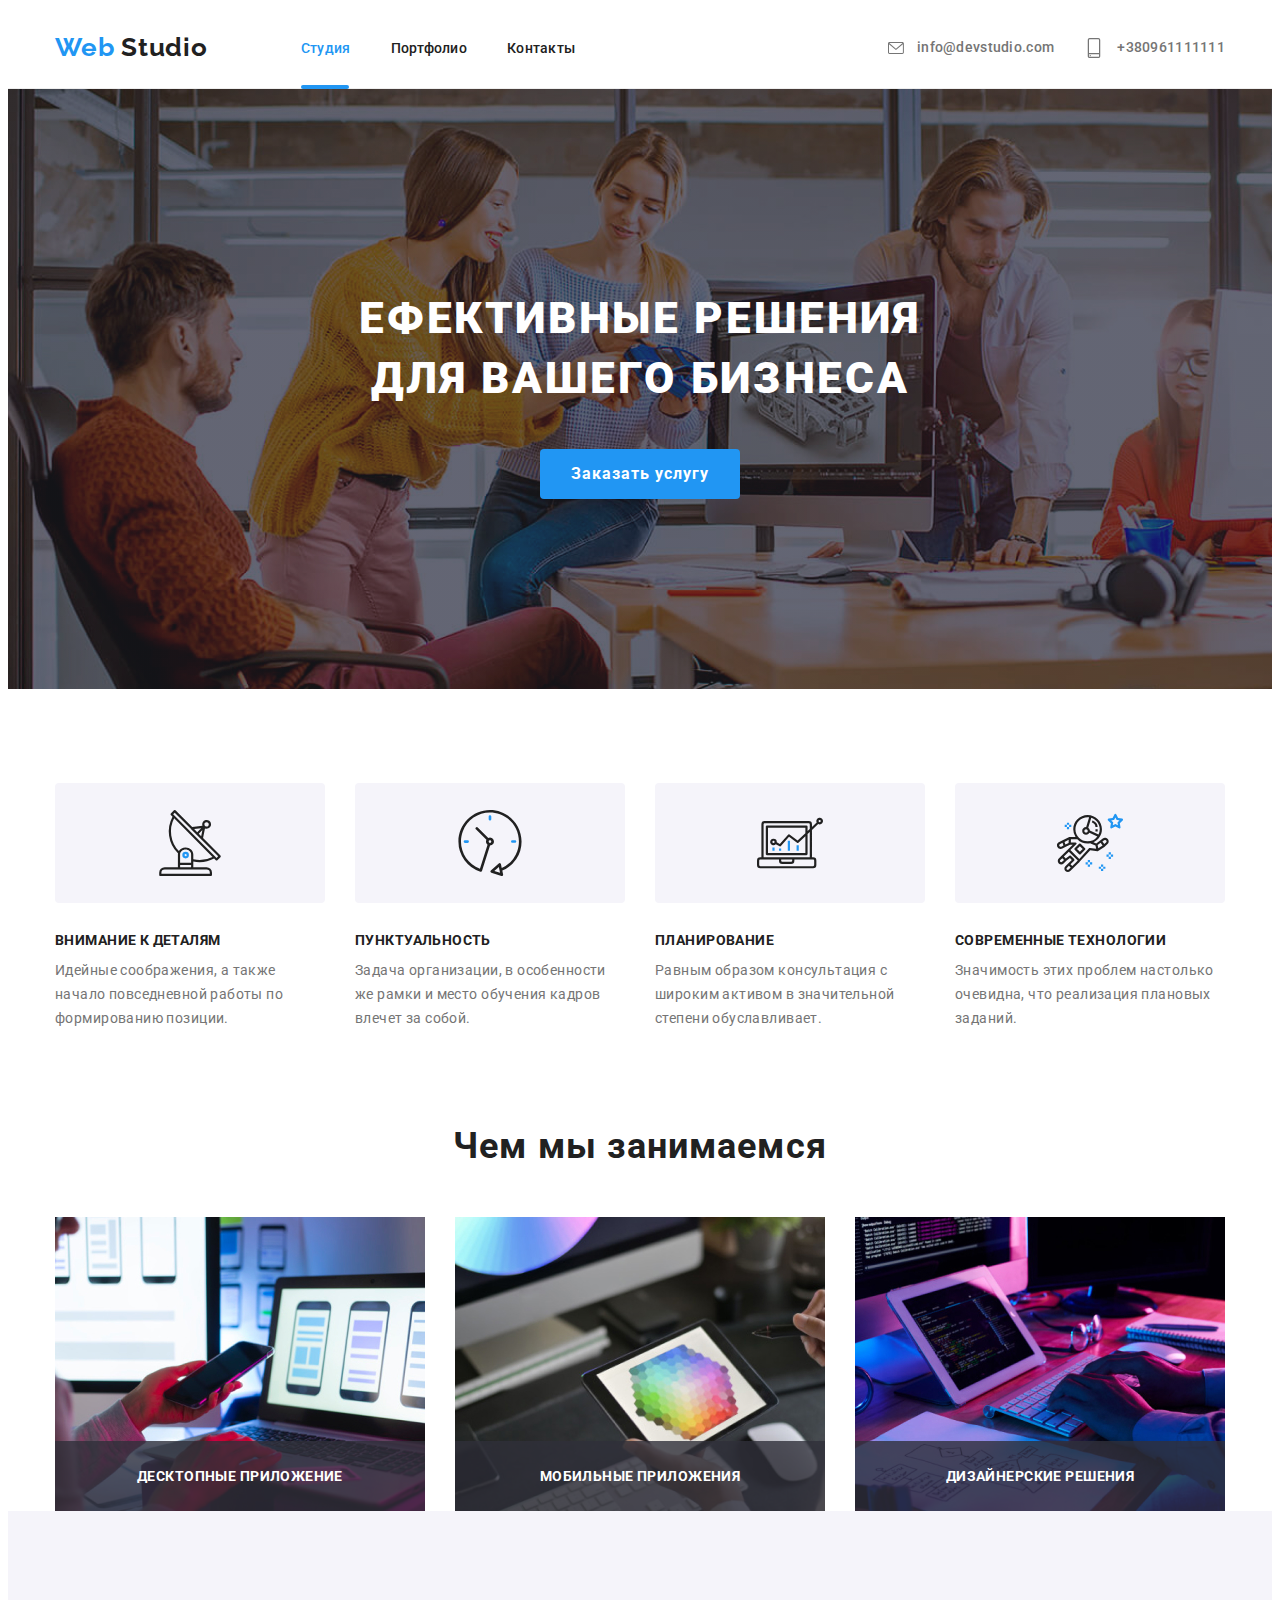
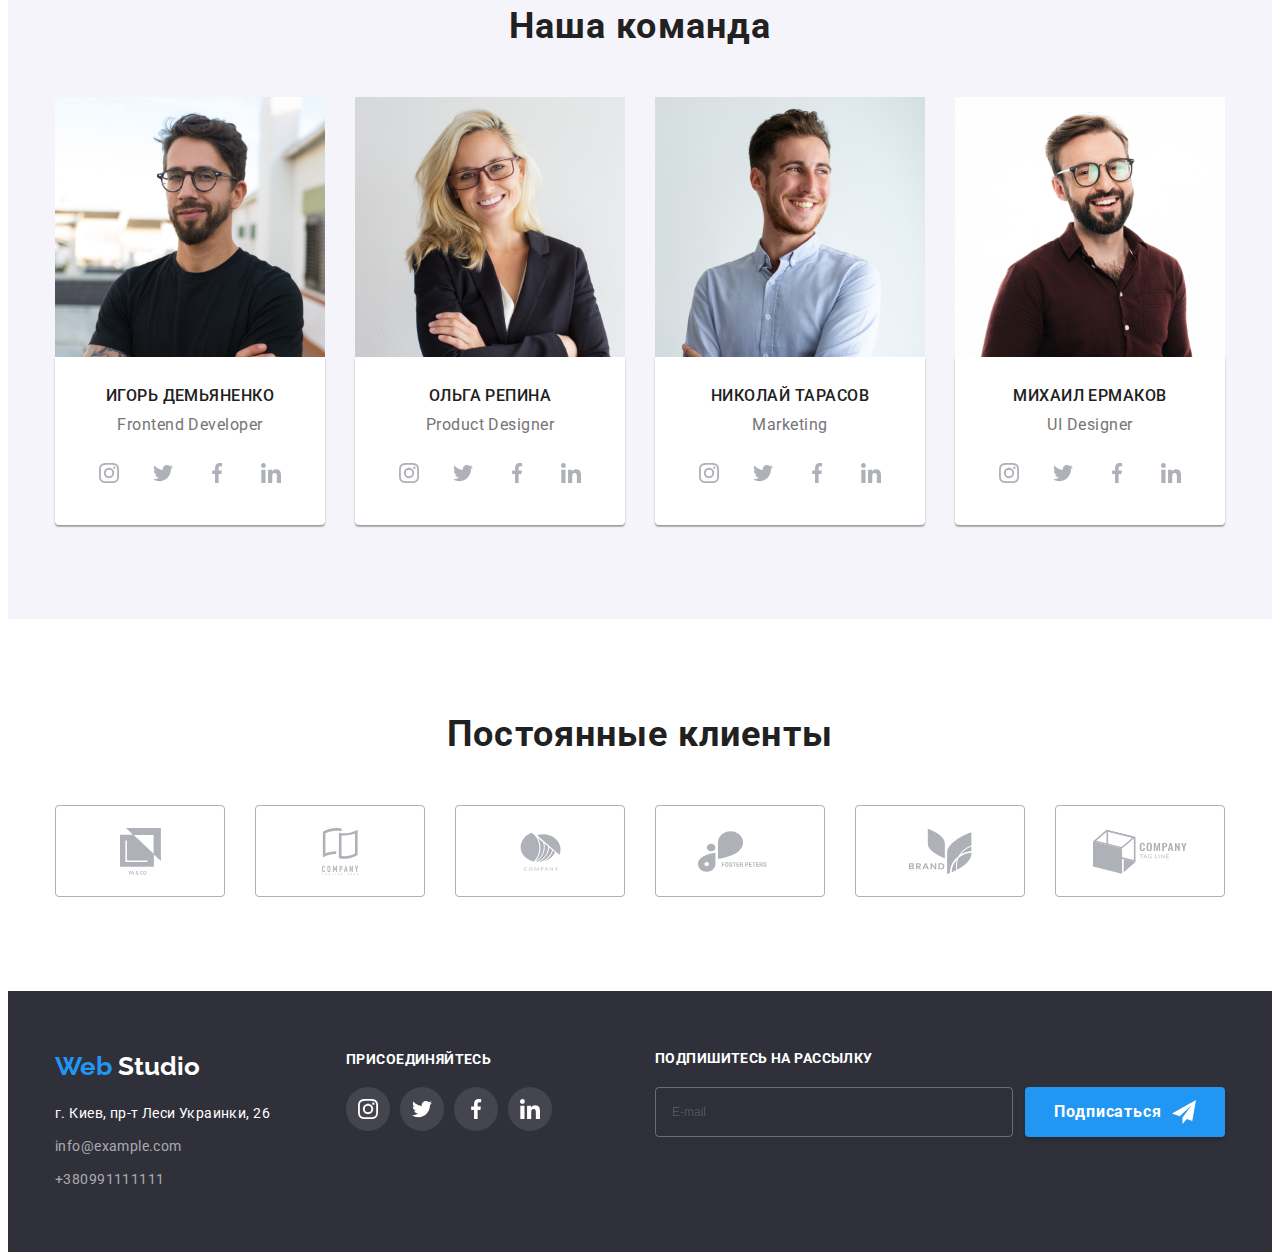
==== commit c4961221: "67890" ====
--- a/index.html
+++ b/index.html
@@ -7,7 +7,7 @@
     <title>Document</title>
     <link rel="preconnect" href="https://fonts.googleapis.com"> 
     <link rel="preconnect" href="https://fonts.gstatic.com" crossorigin> 
-    <link href="https://fonts.googleapis.com/css2?family=Raleway:wght@700&family=Roboto:wght@400;500;700;900&display=swap" rel="stylesheet">
+    <!-- <link href="https://fonts.googleapis.com/css2?family=Raleway:wght@700&family=Roboto:wght@400;500;700;900&display=swap" rel="stylesheet"> -->
     <link rel="stylesheet" href="https://cdnjs.cloudflare.com/ajax/libs/modern-normalize/1.1.0/modern-normalize.min.css" integrity="sha512-wpPYUAdjBVSE4KJnH1VR1HeZfpl1ub8YT/NKx4PuQ5NmX2tKuGu6U/JRp5y+Y8XG2tV+wKQpNHVUX03MfMFn9Q==" crossorigin="anonymous" referrerpolicy="no-referrer" />
     <link rel="stylesheet" href="./css/main.min.css">
 </head>
@@ -332,7 +332,6 @@
     </li>
 </ul>   
 </div>
-
 </li>
 <li class="staff__item">
 <img src="./image/888.jpg" width="270" alt="Михаил Ермаков">
--- a/css/main.min.css
+++ b/css/main.min.css
@@ -1,2 +1,2 @@
-html{-webkit-box-sizing:border-box;box-sizing:border-box}*,* ::before,* ::after{-webkit-box-sizing:inherit;box-sizing:inherit}h1,h2,h3,p{margin:0}body{color:#212121;font-family:'Roboto'}ul{list-style:none;margin-top:0;margin-bottom:0;margin-left:0;-webkit-padding-start:0px;padding-inline-start:0px}h3{font-weight:700;font-size:14px;line-height:16px;letter-spacing:0.03em;text-transform:uppercase}.conteiner{width:1200px;padding-left:15px;padding-right:15px;margin-right:auto;margin-left:auto}img{display:block;max-width:100%}header{border-bottom:1px solid #EEEEEE}.web{color:#2196F3}.logo{font-family:'Raleway';font-weight:700;font-size:26px;line-height:1.2;text-decoration:none;color:#212121;letter-spacing:0.03em;margin-right:93px;-webkit-transition:color 250ms cubic-bezier(0.4, 0, 0.2, 1);transition:color 250ms cubic-bezier(0.4, 0, 0.2, 1)}.logo:hover,.logo:focus{color:#2196F3}.navigation{display:-webkit-box;display:-ms-flexbox;display:flex;-webkit-box-align:center;-ms-flex-align:center;align-items:center;padding-top:24px;padding-bottom:25px}.contact-list{display:-webkit-box;display:-ms-flexbox;display:flex;margin-left:auto}.contact-list .contact{margin-right:50px}.contact-list .contact:last-child{margin-left:0}.contact-list__item{margin-right:30px}.contact-list__item:last-child{margin-right:0}.nav-list{display:-webkit-box;display:-ms-flexbox;display:flex}.nav-list .nav-list__item{margin-right:40px}.nav-list .nav-list__item:last-child{margin-right:0}.nav-list__link{font-weight:500;font-size:14px;line-height:1.15;text-decoration:none;color:#212121;background-color:#FFFFFF;letter-spacing:0.02em;-webkit-transition:color 250ms cubic-bezier(0.4, 0, 0.2, 1);transition:color 250ms cubic-bezier(0.4, 0, 0.2, 1)}.nav-list__link:hover,.nav-list__link:focus{color:#2196F3}.nav-list__link-portfolio{color:#2196F3;position:relative}.nav-list__link-studio{color:#2196F3;position:relative}.contact-list__link{font-weight:500;font-size:14px;line-height:1.15;text-decoration:none;color:#212121;background-color:#FFFFFF;letter-spacing:0.02em;color:#757575;-webkit-transition:color 250ms cubic-bezier(0.4, 0, 0.2, 1);transition:color 250ms cubic-bezier(0.4, 0, 0.2, 1)}.contact-list__link:hover,.contact-list__link:focus{color:#2196F3}.nav-list__link-studio::after{content:"";display:block;position:absolute;bottom:-33px;width:48px;height:4px;background-color:#2196F3;border-radius:4px}.nav-list__link-portfolio::after{content:"";display:block;position:absolute;bottom:-33px;width:78px;height:4px;background-color:#2196F3;border-radius:4px}.icon-envelope{fill:currentColor;vertical-align:middle;margin-right:10px}.icon-smartphone{fill:currentColor;vertical-align:middle;margin-right:10px}.backdrop{top:0;left:0;position:fixed;width:100%;height:100%;background-color:rgba(0,0,0,0.2);z-index:2;opacity:1;-webkit-transition:opacity 250ms cubic-bezier(0.4, 0, 0.2, 1),visibility 250ms cubic-bezier(0.4, 0, 0.2, 1);transition:opacity 250ms cubic-bezier(0.4, 0, 0.2, 1),visibility 250ms cubic-bezier(0.4, 0, 0.2, 1)}.is-hidden{opacity:0;pointer-events:none;visibility:hidden}.modal{position:absolute;display:-webkit-box;display:-ms-flexbox;display:flex;-webkit-box-orient:vertical;-webkit-box-direction:normal;-ms-flex-direction:column;flex-direction:column;top:50%;left:50%;-webkit-transform:translate(-50%, -50%);transform:translate(-50%, -50%);width:528px;height:581px;background-color:#FFFFFF;padding:40px;-webkit-box-shadow:0px 1px 3px rgba(0,0,0,0.12),0px 1px 1px rgba(0,0,0,0.14),0px 2px 1px rgba(0,0,0,0.2);box-shadow:0px 1px 3px rgba(0,0,0,0.12),0px 1px 1px rgba(0,0,0,0.14),0px 2px 1px rgba(0,0,0,0.2);border-radius:4px}.modal__button{position:absolute;top:8px;right:8px;background-color:#FFFFFF;border:1px solid rgba(0,0,0,0.1);width:30px;height:30px;border-radius:50%;cursor:pointer;-webkit-transition:color 250ms cubic-bezier(0.4, 0, 0.2, 1),fill 250ms cubic-bezier(0.4, 0, 0.2, 1);transition:color 250ms cubic-bezier(0.4, 0, 0.2, 1),fill 250ms cubic-bezier(0.4, 0, 0.2, 1)}.modal__button:hover{color:#2196F3}.modal__button:hover .modal__icon{fill:#2196F3}.modal__button:focus{color:#2196F3}.modal__button:focus .modal__icon{fill:#2196F3}.modal__form{display:-webkit-box;display:-ms-flexbox;display:flex;-webkit-box-orient:vertical;-webkit-box-direction:normal;-ms-flex-direction:column;flex-direction:column}.modal__title{font-weight:700;font-size:20px;line-height:1.15;text-align:center;letter-spacing:0.03em;margin-top:0;margin-bottom:12px;color:#212121}.label{position:relative;display:block;margin-bottom:10px}.label__text{font-weight:400;font-size:12px;line-height:1.16;letter-spacing:0.01em;color:#757575}.label__input{width:100%;border:1px solid rgba(33,33,33,0.2);border-radius:4px;padding-left:45px;height:41px;-webkit-transition:border-color 250ms cubic-bezier(0.4, 0, 0.2, 1),fill 250ms cubic-bezier(0.4, 0, 0.2, 1);transition:border-color 250ms cubic-bezier(0.4, 0, 0.2, 1),fill 250ms cubic-bezier(0.4, 0, 0.2, 1)}.label__textarea{border:1px solid rgba(33,33,33,0.2);border-radius:4px;resize:none;padding:12px;width:448px;height:120px;-webkit-transition:border-color 250ms cubic-bezier(0.4, 0, 0.2, 1);transition:border-color 250ms cubic-bezier(0.4, 0, 0.2, 1)}::-webkit-input-placeholder{font-weight:400;font-size:12px;line-height:1.16;color:rgba(117,117,117,0.5)}:-ms-input-placeholder{font-weight:400;font-size:12px;line-height:1.16;color:rgba(117,117,117,0.5)}::-ms-input-placeholder{font-weight:400;font-size:12px;line-height:1.16;color:rgba(117,117,117,0.5)}::placeholder{font-weight:400;font-size:12px;line-height:1.16;color:rgba(117,117,117,0.5)}.label__icon{width:16px;height:16px;position:absolute;top:30px;left:15px}.button__submit{font-family:inherit;font-weight:700;font-size:16px;line-height:30px;text-align:center;letter-spacing:0.06em;margin-top:30px;background-color:#2196F3;color:#FFFFFF;border:transparent;border-radius:4px;min-width:200px;height:50px;margin-left:auto;margin-right:auto;display:block;cursor:pointer;-webkit-box-shadow:0px 1px 3px rgba(0,0,0,0.12),0px 1px 1px rgba(0,0,0,0.14);box-shadow:0px 1px 3px rgba(0,0,0,0.12),0px 1px 1px rgba(0,0,0,0.14)}.label__input:focus{border-color:#2196F3}.label__input:focus+.label__icon{fill:#2196F3}.label__input:hover{border-color:#2196F3}.label__input:hover+.label__icon{fill:#2196F3}.label__textarea:hover{border-color:#2196F3}.label__textarea:focus{border-color:#2196F3}.label-checkbox{display:-webkit-box;display:-ms-flexbox;display:flex;-webkit-box-align:center;-ms-flex-align:center;align-items:center;-webkit-box-pack:center;-ms-flex-pack:center;justify-content:center;font-weight:400;font-size:14px;line-height:1.71;letter-spacing:0.03em;color:#757575;margin-bottom:20px}.checkbox__icon{display:block;width:16px;height:16px;border:2px solid #212121;border-radius:2px;margin-right:9px}.label-checkbox__link{margin-left:3px;color:#2196F3}.checkbox:checked+.checkbox__icon{background-color:#2196F3;background-origin:border-box;border-color:transparent;background-image:url(../image/Vector-11.svg);background-repeat:no-repeat;background-position:center;background-size:contain}.label-checkbox:focus+.checkbox__icon{border-color:#2196F3}.checkbox{position:absolute;white-space:nowrap;width:1px;height:1px;overflow:hidden;border:0;padding:0;clip:rect(0 0 0 0);-webkit-clip-path:inset(50%);clip-path:inset(50%);margin:-1px}.hero{color:#FFFFFF;padding-top:200px;padding-bottom:210px}.overlay{height:600px;max-width:1600px;margin-left:auto;margin-right:auto;background-image:-webkit-gradient(linear, left bottom, left top, from(rgba(47,48,58,0.4)), to(rgba(47,48,58,0.4))),url(../image/background.jpg);background-image:linear-gradient(to top, rgba(47,48,58,0.4), rgba(47,48,58,0.4)),url(../image/background.jpg)}.hero__title{font-weight:900;font-size:44px;line-height:1.36;text-align:center;letter-spacing:0.06em;text-transform:uppercase;margin-top:0;margin-bottom:40px}.hero__button{font-family:inherit;font-weight:700;font-size:16px;line-height:30px;text-align:center;letter-spacing:0.06em;margin-top:30px;background-color:#2196F3;color:#FFFFFF;border:transparent;border-radius:4px;min-width:200px;height:50px;margin-left:auto;margin-right:auto;display:block;cursor:pointer}.benefits{background-color:#FFFFFF;padding-top:94px;padding-bottom:94px}.benefits__list{display:-webkit-box;display:-ms-flexbox;display:flex;-webkit-box-pack:justify;-ms-flex-pack:justify;justify-content:space-between}.benefits__conteiner{height:120px;width:270px;background-color:#F5F4FA;border-radius:4px;text-align:center;margin-bottom:30px;display:-webkit-box;display:-ms-flexbox;display:flex;-webkit-box-pack:center;-ms-flex-pack:center;justify-content:center;-webkit-box-align:center;-ms-flex-align:center;align-items:center}.benefits__title{margin:0;font-weight:700;font-size:14px;line-height:1.14;letter-spacing:0.03em;text-transform:uppercase;color:#212121}.benefits__text{font-weight:400;font-size:14px;line-height:1.71;letter-spacing:0.03em;color:#757575;margin-top:10px}.benefits__item{margin-right:30px;width:270px;display:block}.benefits__item:last-child{margin-right:0}.activity{background-color:#FFFFFF;padding-bottom:94px}.activity__title{font-weight:700;font-size:36px;line-height:1.17;text-align:center;letter-spacing:0.03em;margin:0;margin-bottom:50px}.activity__list{display:-webkit-box;display:-ms-flexbox;display:flex;margin-left:0}.activity__item{position:relative;margin-right:30px;padding-left:0px}.activity__item:last-child{margin-right:0}.activity__conteiner{position:absolute;bottom:0;width:370px;height:70px;background-color:rgba(47,48,58,0.8);display:-webkit-box;display:-ms-flexbox;display:flex;-webkit-box-pack:center;-ms-flex-pack:center;justify-content:center;-webkit-box-align:center;-ms-flex-align:center;align-items:center}.activity__text{font-weight:700;font-size:14px;line-height:1.15;text-align:center;letter-spacing:0.03em;text-transform:uppercase;color:#FFFFFF}.staff{background-color:#F5F4FA;padding-top:94px;padding-bottom:94px}.staff__title{font-weight:700;font-size:36px;line-height:1.17;text-align:center;letter-spacing:0.03em;margin:0;margin-bottom:50px;color:#212121}.staff__list{display:-webkit-box;display:-ms-flexbox;display:flex}.staff__item{margin-right:30px}.staff__item:last-child{margin-right:0}.staff__conteiner{padding-top:30px;padding-bottom:30px;background:#FFFFFF;-webkit-box-shadow:0px 1px 3px rgba(0,0,0,0.12),0px 1px 1px rgba(0,0,0,0.14),0px 2px 1px rgba(0,0,0,0.2);box-shadow:0px 1px 3px rgba(0,0,0,0.12),0px 1px 1px rgba(0,0,0,0.14),0px 2px 1px rgba(0,0,0,0.2);border-radius:0px 0px 4px 4px}.staff__name{font-weight:500;font-size:16px;line-height:1.18;text-align:center;letter-spacing:0.03em;color:#212121}.staff__text{color:#757575;font-weight:400;font-size:16px;line-height:1.18;text-align:center;letter-spacing:0.03em;margin-top:10px}.society-list{margin-top:16px;display:-webkit-box;display:-ms-flexbox;display:flex;-webkit-box-pack:center;-ms-flex-pack:center;justify-content:center}.society-list__item{width:44px}.society-list__item:not(:last-child){margin-right:10px}.society-list__link{width:44px;height:44px;display:-webkit-box;display:-ms-flexbox;display:flex;-webkit-box-pack:center;-ms-flex-pack:center;justify-content:center;-webkit-box-align:center;-ms-flex-align:center;align-items:center;border-radius:50%;-webkit-transition:background-color 250ms cubic-bezier(0.4, 0, 0.2, 1);transition:background-color 250ms cubic-bezier(0.4, 0, 0.2, 1)}.society-list__icon{display:-webkit-box;display:-ms-flexbox;display:flex;fill:#AFB1B8;-webkit-transition:fill 250ms cubic-bezier(0.4, 0, 0.2, 1);transition:fill 250ms cubic-bezier(0.4, 0, 0.2, 1)}.society-list__link:hover{background-color:#2196F3}.society-list__link:hover .society-list__icon{fill:#FFFFFF}.society-list__link:focus{background-color:#2196F3}.society-list__link:focus .society-list__icon{fill:#FFFFFF}.clients{background-color:#FFFFFF;padding-top:94px;padding-bottom:94px}.clients__title{font-weight:700;font-size:36px;line-height:1.17;text-align:center;letter-spacing:0.03em;margin:0;margin-bottom:50px}.clients__list{display:-webkit-box;display:-ms-flexbox;display:flex;-webkit-box-pack:justify;-ms-flex-pack:justify;justify-content:space-between}.clients__item{margin-right:30px;width:170px;height:92px}.clients__item:last-child{margin-right:0}.clients__link{display:-webkit-box;display:-ms-flexbox;display:flex;-webkit-box-pack:center;-ms-flex-pack:center;justify-content:center;-webkit-box-align:center;-ms-flex-align:center;align-items:center;height:92px;width:170px;border:1px solid #AFB1B8;border-radius:4px;-webkit-transition:border 250ms cubic-bezier(0.4, 0, 0.2, 1);transition:border 250ms cubic-bezier(0.4, 0, 0.2, 1)}.clients__link:hover{border:1px solid #2196F3}.clients__link:hover .clients__icon{fill:#2196F3}.clients__link:focus{border:1px solid #2196F3}.clients__link:focus .clients__icon{fill:#2196F3}.clients__icon{fill:#AFB1B8;-webkit-transition:fill 250ms cubic-bezier(0.4, 0, 0.2, 1);transition:fill 250ms cubic-bezier(0.4, 0, 0.2, 1)}.example{padding-top:94px;padding-bottom:94px}.navigation-list{display:-webkit-box;display:-ms-flexbox;display:flex;-webkit-box-pack:center;-ms-flex-pack:center;justify-content:center;margin-bottom:56px}.navigation-list__item{display:inline-block}.navigation-list__item:not(:last-child){margin-right:8px}.navigation-list__button{font-family:inherit;font-weight:500;font-size:16px;line-height:1.62;text-align:center;letter-spacing:0.03em;background:#F5F4FA;color:#212121;border:transparent;border-radius:4px;padding-top:6px;padding-bottom:6px;padding-left:22px;padding-right:22px;-webkit-transition:background-color 250ms cubic-bezier(0.4, 0, 0.2, 1),color 250ms cubic-bezier(0.4, 0, 0.2, 1),-webkit-box-shadow 250ms cubic-bezier(0.4, 0, 0.2, 1);transition:background-color 250ms cubic-bezier(0.4, 0, 0.2, 1),color 250ms cubic-bezier(0.4, 0, 0.2, 1),-webkit-box-shadow 250ms cubic-bezier(0.4, 0, 0.2, 1);transition:background-color 250ms cubic-bezier(0.4, 0, 0.2, 1),color 250ms cubic-bezier(0.4, 0, 0.2, 1),box-shadow 250ms cubic-bezier(0.4, 0, 0.2, 1);transition:background-color 250ms cubic-bezier(0.4, 0, 0.2, 1),color 250ms cubic-bezier(0.4, 0, 0.2, 1),box-shadow 250ms cubic-bezier(0.4, 0, 0.2, 1),-webkit-box-shadow 250ms cubic-bezier(0.4, 0, 0.2, 1)}.navigation-list__button:focus,.navigation-list__button:hover{text-decoration:underline;background-color:#2196F3;color:#FFFFFF;text-decoration:none;-webkit-box-shadow:0px 3px 1px rgba(0,0,0,0.1),0px 1px 2px rgba(0,0,0,0.08),0px 2px 2px rgba(0,0,0,0.12);box-shadow:0px 3px 1px rgba(0,0,0,0.1),0px 1px 2px rgba(0,0,0,0.08),0px 2px 2px rgba(0,0,0,0.12)}.example-list{display:-webkit-box;display:-ms-flexbox;display:flex;-ms-flex-wrap:wrap;flex-wrap:wrap;margin-top:-30px;margin-left:-30px}.example-list__item{-ms-flex-preferred-size:calc(100% / 3 - 30px);flex-basis:calc(100% / 3 - 30px);margin-left:30px;margin-top:30px}.example-list__link{display:block;text-decoration:none;-webkit-transition:-webkit-box-shadow 250ms cubic-bezier(0.4, 0, 0.2, 1);transition:-webkit-box-shadow 250ms cubic-bezier(0.4, 0, 0.2, 1);transition:box-shadow 250ms cubic-bezier(0.4, 0, 0.2, 1);transition:box-shadow 250ms cubic-bezier(0.4, 0, 0.2, 1), -webkit-box-shadow 250ms cubic-bezier(0.4, 0, 0.2, 1)}.example-list__link:hover,.example-list__link:focus{-webkit-box-shadow:0px 1px 1px rgba(0,0,0,0.12),0px 4px 4px rgba(0,0,0,0.06),1px 4px 6px rgba(0,0,0,0.16);box-shadow:0px 1px 1px rgba(0,0,0,0.12),0px 4px 4px rgba(0,0,0,0.06),1px 4px 6px rgba(0,0,0,0.16)}.example-list__link:hover .animation__box{-webkit-transform:translateY(0);transform:translateY(0)}.example-list__link:focus .animation__box{-webkit-transform:translateY(0);transform:translateY(0)}.animation{position:relative;overflow:hidden}.animation__box{position:absolute;display:-webkit-box;display:-ms-flexbox;display:flex;-webkit-box-align:center;-ms-flex-align:center;align-items:center;background-color:rgba(33,150,243,0.9);top:0;width:100%;height:100%;padding-left:24px;padding-right:24px;-webkit-transform:translateY(100%);transform:translateY(100%);-webkit-transition:-webkit-transform 250ms cubic-bezier(0.4, 0, 0.2, 1);transition:-webkit-transform 250ms cubic-bezier(0.4, 0, 0.2, 1);transition:transform 250ms cubic-bezier(0.4, 0, 0.2, 1);transition:transform 250ms cubic-bezier(0.4, 0, 0.2, 1), -webkit-transform 250ms cubic-bezier(0.4, 0, 0.2, 1)}.animation__text{font-weight:400;font-size:18px;line-height:1.56;letter-spacing:0.03em;color:#FFFFFF}.example-box{border-left:1px solid #EEEEEE;border-right:2px solid #EEEEEE;border-bottom:2px solid #EEEEEE;padding-top:20px;padding-bottom:20px;padding-left:24px;padding-right:24px}.example-box__title{font-weight:700;font-size:18px;line-height:2;letter-spacing:0.06em;color:#212121;margin-bottom:4px}.example-box__text{font-weight:400;font-size:16px;line-height:1.88;letter-spacing:0.03em;color:#757575}.page-footer{background-color:#2F303A;color:#FFFFFF;padding-top:60px;padding-bottom:60px;display:-webkit-box;display:-ms-flexbox;display:flex;-webkit-box-pack:start;-ms-flex-pack:start;justify-content:flex-start}.logo-second{font-family:'Raleway';font-weight:700;font-size:26px;line-height:1.2;text-decoration:none;color:#FFFFFF;display:inline-block;margin-bottom:20px;-webkit-transition:color 250ms cubic-bezier(0.4, 0, 0.2, 1);transition:color 250ms cubic-bezier(0.4, 0, 0.2, 1)}.logo-second:hover,.logo-second:focus{color:#2196F3}.page-footer__conteiner{width:1200px;padding-left:15px;padding-right:15px;margin-right:auto;margin-left:auto;display:-webkit-box;display:-ms-flexbox;display:flex;-webkit-box-pack:start;-ms-flex-pack:start;justify-content:flex-start}.address{width:240px;margin-right:70px}.address__text{font-style:normal;font-weight:400;font-size:14px;line-height:1.7;letter-spacing:0.03em;margin-bottom:9px}.address__item:not(:last-child){margin-bottom:9px}.address__link{color:rgba(255,255,255,0.6);font-style:normal;font-weight:400;font-size:14px;line-height:1.7;letter-spacing:0.03em;text-decoration:none}.footer-society__title{margin-bottom:20px;font-weight:700;font-size:14px;line-height:1.15;letter-spacing:0.03em;text-transform:uppercase;color:#FFFFFF}.footer-society__list{display:-webkit-box;display:-ms-flexbox;display:flex}.footer-society__link{width:44px;height:44px;display:-webkit-box;display:-ms-flexbox;display:flex;-webkit-box-pack:center;-ms-flex-pack:center;justify-content:center;-webkit-box-align:center;-ms-flex-align:center;align-items:center;border-radius:50%;background-color:rgba(255,255,255,0.1);-webkit-transition:background-color 250ms cubic-bezier(0.4, 0, 0.2, 1);transition:background-color 250ms cubic-bezier(0.4, 0, 0.2, 1)}.footer-society__link:not(last-child){margin-right:10px}.footer-society__icon{display:-webkit-box;display:-ms-flexbox;display:flex;-webkit-box-align:center;-ms-flex-align:center;align-items:center;fill:#FFFFFF;-webkit-transition:fill 250ms cubic-bezier(0.4, 0, 0.2, 1);transition:fill 250ms cubic-bezier(0.4, 0, 0.2, 1)}.footer-society__link:hover{background-color:#2196F3}.footer-society__link:hover .footer-society__icon{fill:#FFFFFF}.footer-society__link:focus{background-color:#2196F3}.footer-society__link:focus .footer-society__icon{fill:#FFFFFF}.feedback{margin-left:93px}.feedback__text{display:block;font-weight:700;font-size:14px;line-height:1.14;letter-spacing:0.03em;text-transform:uppercase;color:#FFFFFF;margin-bottom:20px}.feedback__form{display:-webkit-inline-box;display:-ms-inline-flexbox;display:inline-flex;-webkit-box-align:center;-ms-flex-align:center;align-items:center}.feedback__input{background-color:transparent;border:1px solid rgba(255,255,255,0.3);width:358px;height:50px;-webkit-filter:drop-shadow(0px 4px 4px rgba(0,0,0,0.15));filter:drop-shadow(0px 4px 4px rgba(0,0,0,0.15));border-radius:4px;color:#FFFFFF;padding-top:15px;padding-bottom:15px;padding-left:16px}.feedback__submit{display:-webkit-inline-box;display:-ms-inline-flexbox;display:inline-flex;-webkit-box-align:center;-ms-flex-align:center;align-items:center;-webkit-box-pack:center;-ms-flex-pack:center;justify-content:center;width:200px;height:50px;font-family:inherit;font-weight:700;font-size:16px;line-height:1.51;letter-spacing:0.06em;color:#FFFFFF;background-color:#2196F3;border:transparent;border-radius:4px;-webkit-box-shadow:0px 4px 4px rgba(0,0,0,0.15);box-shadow:0px 4px 4px rgba(0,0,0,0.15);margin-left:12px}.feedback__submit::after{content:'';margin-left:10px;width:24px;height:24px;background-image:url(../image/icon-send-telegram.svg);background-position:center;background-size:contain}
+@import url("https://fonts.googleapis.com/css2?family=Raleway:wght@700&family=Roboto:wght@400;500;700;900&display=swap");html{-webkit-box-sizing:border-box;box-sizing:border-box}*,* ::before,* ::after{-webkit-box-sizing:inherit;box-sizing:inherit}h1,h2,h3,p{margin:0}body{color:#212121;font-family:'Roboto'}ul{list-style:none;margin-top:0;margin-bottom:0;margin-left:0;-webkit-padding-start:0px;padding-inline-start:0px}h3{font-weight:700;font-size:14px;line-height:16px;letter-spacing:0.03em;text-transform:uppercase}.conteiner{width:1200px;padding-left:15px;padding-right:15px;margin-right:auto;margin-left:auto}img{display:block;max-width:100%}header{border-bottom:1px solid #EEEEEE}.web{color:#2196F3}.logo{font-family:'Raleway';font-weight:700;font-size:26px;line-height:1.2;text-decoration:none;color:#212121;letter-spacing:0.03em;margin-right:93px;-webkit-transition:color 250ms cubic-bezier(0.4, 0, 0.2, 1);transition:color 250ms cubic-bezier(0.4, 0, 0.2, 1)}.logo:hover,.logo:focus{color:#2196F3}.navigation{display:-webkit-box;display:-ms-flexbox;display:flex;-webkit-box-align:center;-ms-flex-align:center;align-items:center;padding-top:24px;padding-bottom:25px}.contact-list{display:-webkit-box;display:-ms-flexbox;display:flex;margin-left:auto}.contact-list__item{margin-right:30px}.contact-list__item:last-child{margin-right:0px}.nav-list{display:-webkit-box;display:-ms-flexbox;display:flex}.nav-list__item{margin-right:40px}.nav-list__item:last-child{margin-right:0px}.nav-list__link{font-weight:500;font-size:14px;line-height:1.15;text-decoration:none;color:#212121;letter-spacing:0.02em;-webkit-transition:color 250ms cubic-bezier(0.4, 0, 0.2, 1);transition:color 250ms cubic-bezier(0.4, 0, 0.2, 1)}.nav-list__link:hover,.nav-list__link:focus{color:#2196F3}.nav-list__link-portfolio{color:#2196F3;position:relative}.nav-list__link-studio{color:#2196F3;position:relative}.contact-list__link{font-weight:500;font-size:14px;line-height:1.15;text-decoration:none;letter-spacing:0.02em;color:#757575;-webkit-transition:color 250ms cubic-bezier(0.4, 0, 0.2, 1);transition:color 250ms cubic-bezier(0.4, 0, 0.2, 1)}.contact-list__link:hover,.contact-list__link:focus{color:#2196F3}.nav-list__link-studio::after{content:"";display:block;position:absolute;bottom:-33px;width:48px;height:4px;background-color:#2196F3;border-radius:4px}.nav-list__link-portfolio::after{content:"";display:block;position:absolute;bottom:-33px;width:78px;height:4px;background-color:#2196F3;border-radius:4px}.icon-envelope{fill:currentColor;vertical-align:middle;margin-right:10px}.icon-smartphone{fill:currentColor;vertical-align:middle;margin-right:10px}.benefits{background-color:#FFFFFF;padding-top:94px;padding-bottom:94px}.benefits__list{display:-webkit-box;display:-ms-flexbox;display:flex;-webkit-box-pack:justify;-ms-flex-pack:justify;justify-content:space-between}.benefits__conteiner{height:120px;width:270px;background-color:#F5F4FA;border-radius:4px;text-align:center;margin-bottom:30px;display:-webkit-box;display:-ms-flexbox;display:flex;-webkit-box-pack:center;-ms-flex-pack:center;justify-content:center;-webkit-box-align:center;-ms-flex-align:center;align-items:center}.benefits__title{margin:0;font-weight:700;font-size:14px;line-height:1.14;letter-spacing:0.03em;text-transform:uppercase;color:#212121}.benefits__text{font-weight:400;font-size:14px;line-height:1.71;letter-spacing:0.03em;color:#757575;margin-top:10px}.benefits__item{margin-right:30px;width:270px;display:block}.benefits__item:last-child{margin-right:0}activity{background-color:#FFFFFF;padding-bottom:94px}.activity__title{font-weight:700;font-size:36px;line-height:1.17;text-align:center;letter-spacing:0.03em;margin:0;margin-bottom:50px}.activity__list{display:-webkit-box;display:-ms-flexbox;display:flex;margin-left:0}.activity__item{position:relative;margin-right:30px;padding-left:0px}.activity__item:last-child{margin-right:0}.activity__conteiner{position:absolute;bottom:0;width:370px;height:70px;background-color:rgba(47,48,58,0.8);display:-webkit-box;display:-ms-flexbox;display:flex;-webkit-box-pack:center;-ms-flex-pack:center;justify-content:center;-webkit-box-align:center;-ms-flex-align:center;align-items:center}.activity__text{font-weight:700;font-size:14px;line-height:1.15;text-align:center;letter-spacing:0.03em;text-transform:uppercase;color:#FFFFFF}.hero{color:#FFFFFF;padding-top:200px;padding-bottom:210px}.overlay{height:600px;max-width:1600px;margin-left:auto;margin-right:auto;background-image:-webkit-gradient(linear, left bottom, left top, from(rgba(47,48,58,0.4)), to(rgba(47,48,58,0.4))),url(../image/background.jpg);background-image:linear-gradient(to top, rgba(47,48,58,0.4), rgba(47,48,58,0.4)),url(../image/background.jpg)}.hero__title{font-weight:900;font-size:44px;line-height:1.36;text-align:center;letter-spacing:0.06em;text-transform:uppercase;margin-top:0;margin-bottom:40px}.hero__button{font-family:inherit;font-weight:700;font-size:16px;line-height:30px;text-align:center;letter-spacing:0.06em;margin-top:30px;background-color:#2196F3;color:#FFFFFF;border:transparent;border-radius:4px;min-width:200px;height:50px;margin-left:auto;margin-right:auto;display:block;cursor:pointer}.backdrop{top:0;left:0;position:fixed;width:100%;height:100%;background-color:rgba(0,0,0,0.2);z-index:2;opacity:1;-webkit-transition:opacity 250ms cubic-bezier(0.4, 0, 0.2, 1),visibility 250ms cubic-bezier(0.4, 0, 0.2, 1);transition:opacity 250ms cubic-bezier(0.4, 0, 0.2, 1),visibility 250ms cubic-bezier(0.4, 0, 0.2, 1)}.is-hidden{opacity:0;pointer-events:none;visibility:hidden}.modal{position:absolute;display:-webkit-box;display:-ms-flexbox;display:flex;-webkit-box-orient:vertical;-webkit-box-direction:normal;-ms-flex-direction:column;flex-direction:column;top:50%;left:50%;-webkit-transform:translate(-50%, -50%);transform:translate(-50%, -50%);width:528px;height:581px;background-color:#FFFFFF;padding:40px;-webkit-box-shadow:0px 1px 3px rgba(0,0,0,0.12),0px 1px 1px rgba(0,0,0,0.14),0px 2px 1px rgba(0,0,0,0.2);box-shadow:0px 1px 3px rgba(0,0,0,0.12),0px 1px 1px rgba(0,0,0,0.14),0px 2px 1px rgba(0,0,0,0.2);border-radius:4px}.modal__button{position:absolute;top:8px;right:8px;background-color:#FFFFFF;border:1px solid rgba(0,0,0,0.1);width:30px;height:30px;border-radius:50%;cursor:pointer;-webkit-transition:color 250ms cubic-bezier(0.4, 0, 0.2, 1),fill 250ms cubic-bezier(0.4, 0, 0.2, 1);transition:color 250ms cubic-bezier(0.4, 0, 0.2, 1),fill 250ms cubic-bezier(0.4, 0, 0.2, 1)}.modal__button:hover{color:#2196F3}.modal__button:hover .modal__icon{fill:#2196F3}.modal__button:focus{color:#2196F3}.modal__button:focus .modal__icon{fill:#2196F3}.modal__form{display:-webkit-box;display:-ms-flexbox;display:flex;-webkit-box-orient:vertical;-webkit-box-direction:normal;-ms-flex-direction:column;flex-direction:column}.modal__title{font-weight:700;font-size:20px;line-height:1.15;text-align:center;letter-spacing:0.03em;margin-top:0;margin-bottom:12px;color:#212121}.label{position:relative;display:block;margin-bottom:10px}.label__text{font-weight:400;font-size:12px;line-height:1.16;letter-spacing:0.01em;color:#757575}.label__input{width:100%;border:1px solid rgba(33,33,33,0.2);border-radius:4px;padding-left:45px;height:41px;-webkit-transition:border-color 250ms cubic-bezier(0.4, 0, 0.2, 1),fill 250ms cubic-bezier(0.4, 0, 0.2, 1);transition:border-color 250ms cubic-bezier(0.4, 0, 0.2, 1),fill 250ms cubic-bezier(0.4, 0, 0.2, 1)}.label__input:focus{border-color:#2196F3}.label__input:focus+.label__icon{fill:#2196F3}.label__input:hover{border-color:#2196F3}.label__input:hover+.label__icon{fill:#2196F3}.label__textarea{border:1px solid rgba(33,33,33,0.2);border-radius:4px;resize:none;padding:12px;width:448px;height:120px;-webkit-transition:border-color 250ms cubic-bezier(0.4, 0, 0.2, 1);transition:border-color 250ms cubic-bezier(0.4, 0, 0.2, 1)}.label__textarea:hover{border-color:#2196F3}.label__textarea:focus{border-color:#2196F3}::-webkit-input-placeholder{font-weight:400;font-size:12px;line-height:1.16;color:rgba(117,117,117,0.5)}:-ms-input-placeholder{font-weight:400;font-size:12px;line-height:1.16;color:rgba(117,117,117,0.5)}::-ms-input-placeholder{font-weight:400;font-size:12px;line-height:1.16;color:rgba(117,117,117,0.5)}::placeholder{font-weight:400;font-size:12px;line-height:1.16;color:rgba(117,117,117,0.5)}.label__icon{width:16px;height:16px;position:absolute;top:30px;left:15px}.button__submit{font-family:inherit;font-weight:700;font-size:16px;line-height:30px;text-align:center;letter-spacing:0.06em;margin-top:30px;background-color:#2196F3;color:#FFFFFF;border:transparent;border-radius:4px;min-width:200px;height:50px;margin-left:auto;margin-right:auto;display:block;cursor:pointer;-webkit-box-shadow:0px 1px 3px rgba(0,0,0,0.12),0px 1px 1px rgba(0,0,0,0.14);box-shadow:0px 1px 3px rgba(0,0,0,0.12),0px 1px 1px rgba(0,0,0,0.14)}.label-checkbox{display:-webkit-box;display:-ms-flexbox;display:flex;-webkit-box-align:center;-ms-flex-align:center;align-items:center;-webkit-box-pack:center;-ms-flex-pack:center;justify-content:center;font-weight:400;font-size:14px;line-height:1.71;letter-spacing:0.03em;color:#757575;margin-bottom:20px}.checkbox__icon{display:block;width:16px;height:16px;border:2px solid #212121;border-radius:2px;margin-right:9px}.label-checkbox__link{margin-left:3px;color:#2196F3}.checkbox:checked+.checkbox__icon{background-color:#2196F3;background-origin:border-box;border-color:transparent;background-image:url(../image/Vector-11.svg);background-repeat:no-repeat;background-position:center;background-size:contain}.label-checkbox:focus+.checkbox__icon{border-color:#2196F3}.checkbox{position:absolute;white-space:nowrap;width:1px;height:1px;overflow:hidden;border:0;padding:0;clip:rect(0 0 0 0);-webkit-clip-path:inset(50%);clip-path:inset(50%);margin:-1px}.staff{background-color:#F5F4FA;padding-top:94px;padding-bottom:94px}.staff__title{font-weight:700;font-size:36px;line-height:1.17;text-align:center;letter-spacing:0.03em;margin:0;margin-bottom:50px;color:#212121}.staff__list{display:-webkit-box;display:-ms-flexbox;display:flex}.staff__item{margin-right:30px}.staff__item:last-child{margin-right:0}.staff__conteiner{padding-top:30px;padding-bottom:30px;background:#FFFFFF;-webkit-box-shadow:0px 1px 3px rgba(0,0,0,0.12),0px 1px 1px rgba(0,0,0,0.14),0px 2px 1px rgba(0,0,0,0.2);box-shadow:0px 1px 3px rgba(0,0,0,0.12),0px 1px 1px rgba(0,0,0,0.14),0px 2px 1px rgba(0,0,0,0.2);border-radius:0px 0px 4px 4px}.staff__name{font-weight:500;font-size:16px;line-height:1.18;text-align:center;letter-spacing:0.03em;color:#212121}.staff__text{color:#757575;font-weight:400;font-size:16px;line-height:1.18;text-align:center;letter-spacing:0.03em;margin-top:10px}.society-list{margin-top:16px;display:-webkit-box;display:-ms-flexbox;display:flex;-webkit-box-pack:center;-ms-flex-pack:center;justify-content:center}.society-list__item{width:44px}.society-list__item:not(:last-child){margin-right:10px}.society-list__link{width:44px;height:44px;display:-webkit-box;display:-ms-flexbox;display:flex;-webkit-box-pack:center;-ms-flex-pack:center;justify-content:center;-webkit-box-align:center;-ms-flex-align:center;align-items:center;border-radius:50%;-webkit-transition:background-color 250ms cubic-bezier(0.4, 0, 0.2, 1);transition:background-color 250ms cubic-bezier(0.4, 0, 0.2, 1)}.society-list__link:hover{background-color:#2196F3}.society-list__link:hover .society-list__icon{fill:#FFFFFF}.society-list__link:focus{background-color:#2196F3}.society-list__link:focus .society-list__icon{fill:#FFFFFF}.society-list__icon{display:-webkit-box;display:-ms-flexbox;display:flex;fill:#AFB1B8;-webkit-transition:fill 250ms cubic-bezier(0.4, 0, 0.2, 1);transition:fill 250ms cubic-bezier(0.4, 0, 0.2, 1)}.clients{background-color:#FFFFFF;padding-top:94px;padding-bottom:94px}.clients__title{font-weight:700;font-size:36px;line-height:1.17;text-align:center;letter-spacing:0.03em;margin:0;margin-bottom:50px}.clients__list{display:-webkit-box;display:-ms-flexbox;display:flex;-webkit-box-pack:justify;-ms-flex-pack:justify;justify-content:space-between}.clients__item{margin-right:30px;width:170px;height:92px}.clients__item:last-child{margin-right:0}.clients__link{display:-webkit-box;display:-ms-flexbox;display:flex;-webkit-box-pack:center;-ms-flex-pack:center;justify-content:center;-webkit-box-align:center;-ms-flex-align:center;align-items:center;height:92px;width:170px;border:1px solid #AFB1B8;border-radius:4px;-webkit-transition:border 250ms cubic-bezier(0.4, 0, 0.2, 1);transition:border 250ms cubic-bezier(0.4, 0, 0.2, 1)}.clients__link:hover{border:1px solid #2196F3}.clients__link:hover .clients__icon{fill:#2196F3}.clients__link:focus{border:1px solid #2196F3}.clients__link:focus .clients__icon{fill:#2196F3}.clients__icon{fill:#AFB1B8;-webkit-transition:fill 250ms cubic-bezier(0.4, 0, 0.2, 1);transition:fill 250ms cubic-bezier(0.4, 0, 0.2, 1)}.example{padding-top:94px;padding-bottom:94px}.navigation-list{display:-webkit-box;display:-ms-flexbox;display:flex;-webkit-box-pack:center;-ms-flex-pack:center;justify-content:center;margin-bottom:56px}.navigation-list__item{display:inline-block}.navigation-list__item:not(:last-child){margin-right:8px}.navigation-list__button{font-family:inherit;font-weight:500;font-size:16px;line-height:1.62;text-align:center;letter-spacing:0.03em;background:#F5F4FA;color:#212121;border:transparent;border-radius:4px;padding-top:6px;padding-bottom:6px;padding-left:22px;padding-right:22px;-webkit-transition:background-color 250ms cubic-bezier(0.4, 0, 0.2, 1),color 250ms cubic-bezier(0.4, 0, 0.2, 1),-webkit-box-shadow 250ms cubic-bezier(0.4, 0, 0.2, 1);transition:background-color 250ms cubic-bezier(0.4, 0, 0.2, 1),color 250ms cubic-bezier(0.4, 0, 0.2, 1),-webkit-box-shadow 250ms cubic-bezier(0.4, 0, 0.2, 1);transition:background-color 250ms cubic-bezier(0.4, 0, 0.2, 1),color 250ms cubic-bezier(0.4, 0, 0.2, 1),box-shadow 250ms cubic-bezier(0.4, 0, 0.2, 1);transition:background-color 250ms cubic-bezier(0.4, 0, 0.2, 1),color 250ms cubic-bezier(0.4, 0, 0.2, 1),box-shadow 250ms cubic-bezier(0.4, 0, 0.2, 1),-webkit-box-shadow 250ms cubic-bezier(0.4, 0, 0.2, 1)}.navigation-list__button:focus,.navigation-list__button:hover{text-decoration:underline;background-color:#2196F3;color:#FFFFFF;text-decoration:none;-webkit-box-shadow:0px 3px 1px rgba(0,0,0,0.1),0px 1px 2px rgba(0,0,0,0.08),0px 2px 2px rgba(0,0,0,0.12);box-shadow:0px 3px 1px rgba(0,0,0,0.1),0px 1px 2px rgba(0,0,0,0.08),0px 2px 2px rgba(0,0,0,0.12)}.example-list{display:-webkit-box;display:-ms-flexbox;display:flex;-ms-flex-wrap:wrap;flex-wrap:wrap;margin-top:-30px;margin-left:-30px}.example-list__item{-ms-flex-preferred-size:calc(100% / 3 - 30px);flex-basis:calc(100% / 3 - 30px);margin-left:30px;margin-top:30px}.example-list__link{display:block;text-decoration:none;-webkit-transition:-webkit-box-shadow 250ms cubic-bezier(0.4, 0, 0.2, 1);transition:-webkit-box-shadow 250ms cubic-bezier(0.4, 0, 0.2, 1);transition:box-shadow 250ms cubic-bezier(0.4, 0, 0.2, 1);transition:box-shadow 250ms cubic-bezier(0.4, 0, 0.2, 1), -webkit-box-shadow 250ms cubic-bezier(0.4, 0, 0.2, 1)}.example-list__link:hover,.example-list__link:focus{-webkit-box-shadow:0px 1px 1px rgba(0,0,0,0.12),0px 4px 4px rgba(0,0,0,0.06),1px 4px 6px rgba(0,0,0,0.16);box-shadow:0px 1px 1px rgba(0,0,0,0.12),0px 4px 4px rgba(0,0,0,0.06),1px 4px 6px rgba(0,0,0,0.16)}.example-list__link:hover .animation__box{-webkit-transform:translateY(0);transform:translateY(0)}.example-list__link:focus .animation__box{-webkit-transform:translateY(0);transform:translateY(0)}.animation{position:relative;overflow:hidden}.animation__box{position:absolute;display:-webkit-box;display:-ms-flexbox;display:flex;-webkit-box-align:center;-ms-flex-align:center;align-items:center;background-color:rgba(33,150,243,0.9);top:0;width:100%;height:100%;padding-left:24px;padding-right:24px;-webkit-transform:translateY(100%);transform:translateY(100%);-webkit-transition:-webkit-transform 250ms cubic-bezier(0.4, 0, 0.2, 1);transition:-webkit-transform 250ms cubic-bezier(0.4, 0, 0.2, 1);transition:transform 250ms cubic-bezier(0.4, 0, 0.2, 1);transition:transform 250ms cubic-bezier(0.4, 0, 0.2, 1), -webkit-transform 250ms cubic-bezier(0.4, 0, 0.2, 1)}.animation__text{font-weight:400;font-size:18px;line-height:1.56;letter-spacing:0.03em;color:#FFFFFF}.example-box{border-left:1px solid #EEEEEE;border-right:2px solid #EEEEEE;border-bottom:2px solid #EEEEEE;padding-top:20px;padding-bottom:20px;padding-left:24px;padding-right:24px}.example-box__title{font-weight:700;font-size:18px;line-height:2;letter-spacing:0.06em;color:#212121;margin-bottom:4px}.example-box__text{font-weight:400;font-size:16px;line-height:1.88;letter-spacing:0.03em;color:#212121}.page-footer{background-color:#2F303A;color:#FFFFFF;padding-top:60px;padding-bottom:60px;display:-webkit-box;display:-ms-flexbox;display:flex;-webkit-box-pack:start;-ms-flex-pack:start;justify-content:flex-start}.logo-second{font-family:'Raleway';font-weight:700;font-size:26px;line-height:1.2;text-decoration:none;color:#FFFFFF;display:inline-block;margin-bottom:20px;-webkit-transition:color 250ms cubic-bezier(0.4, 0, 0.2, 1);transition:color 250ms cubic-bezier(0.4, 0, 0.2, 1)}.logo-second:hover,.logo-second:focus{color:#2196F3}.page-footer__conteiner{width:1200px;padding-left:15px;padding-right:15px;margin-right:auto;margin-left:auto;display:-webkit-box;display:-ms-flexbox;display:flex;-webkit-box-pack:start;-ms-flex-pack:start;justify-content:flex-start}.address{width:240px;margin-right:70px}.address__text{font-style:normal;font-weight:400;font-size:14px;line-height:1.7;letter-spacing:0.03em;margin-bottom:9px}.address__item:not(:last-child){margin-bottom:9px}.address__link{color:rgba(255,255,255,0.6);font-style:normal;font-weight:400;font-size:14px;line-height:1.7;letter-spacing:0.03em;text-decoration:none}.footer-society__title{margin-bottom:20px;font-weight:700;font-size:14px;line-height:1.15;letter-spacing:0.03em;text-transform:uppercase;color:#FFFFFF}.footer-society__list{display:-webkit-box;display:-ms-flexbox;display:flex}.footer-society__link{width:44px;height:44px;display:-webkit-box;display:-ms-flexbox;display:flex;-webkit-box-pack:center;-ms-flex-pack:center;justify-content:center;-webkit-box-align:center;-ms-flex-align:center;align-items:center;border-radius:50%;background-color:rgba(255,255,255,0.1);-webkit-transition:background-color 250ms cubic-bezier(0.4, 0, 0.2, 1);transition:background-color 250ms cubic-bezier(0.4, 0, 0.2, 1)}.footer-society__link:not(last-child){margin-right:10px}.footer-society__link:hover{background-color:#2196F3}.footer-society__link:hover .footer-society__icon{fill:#FFFFFF}.footer-society__link:focus{background-color:#2196F3}.footer-society__link:focus .footer-society__icon{fill:#FFFFFF}.footer-society__icon{display:-webkit-box;display:-ms-flexbox;display:flex;-webkit-box-align:center;-ms-flex-align:center;align-items:center;fill:#FFFFFF;-webkit-transition:fill 250ms cubic-bezier(0.4, 0, 0.2, 1);transition:fill 250ms cubic-bezier(0.4, 0, 0.2, 1)}.feedback{margin-left:93px}.feedback__text{display:block;font-weight:700;font-size:14px;line-height:1.14;letter-spacing:0.03em;text-transform:uppercase;color:#FFFFFF;margin-bottom:20px}.feedback__form{display:-webkit-inline-box;display:-ms-inline-flexbox;display:inline-flex;-webkit-box-align:center;-ms-flex-align:center;align-items:center}.feedback__input{background-color:transparent;border:1px solid rgba(255,255,255,0.3);width:358px;height:50px;-webkit-filter:drop-shadow(0px 4px 4px rgba(0,0,0,0.15));filter:drop-shadow(0px 4px 4px rgba(0,0,0,0.15));border-radius:4px;color:#FFFFFF;padding-top:15px;padding-bottom:15px;padding-left:16px}.feedback__submit{display:-webkit-inline-box;display:-ms-inline-flexbox;display:inline-flex;-webkit-box-align:center;-ms-flex-align:center;align-items:center;-webkit-box-pack:center;-ms-flex-pack:center;justify-content:center;width:200px;height:50px;font-family:inherit;font-weight:700;font-size:16px;line-height:1.51;letter-spacing:0.06em;color:#FFFFFF;background-color:#2196F3;border:transparent;border-radius:4px;-webkit-box-shadow:0px 4px 4px rgba(0,0,0,0.15);box-shadow:0px 4px 4px rgba(0,0,0,0.15);margin-left:12px}.feedback__submit::after{content:'';margin-left:10px;width:24px;height:24px;background-image:url(../image/icon-send-telegram.svg);background-position:center;background-size:contain}
 /*# sourceMappingURL=main.min.css.map */